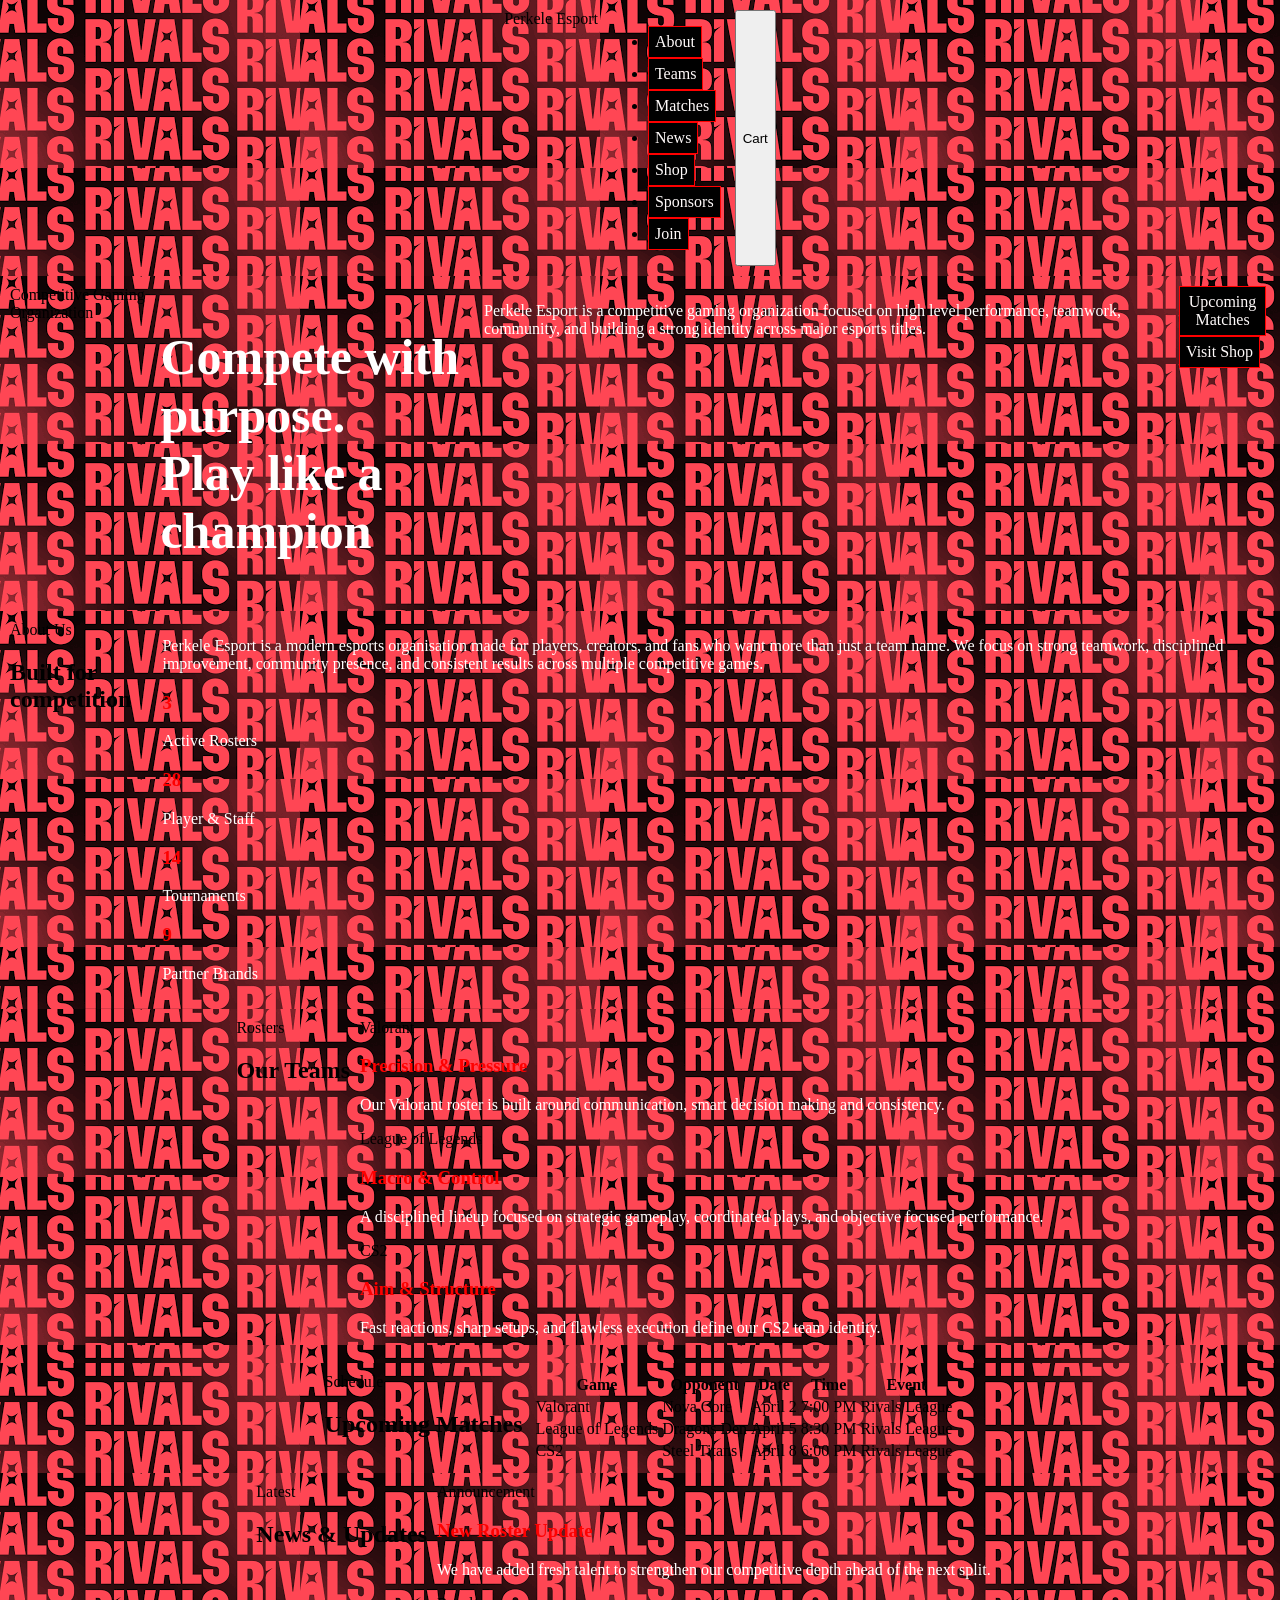
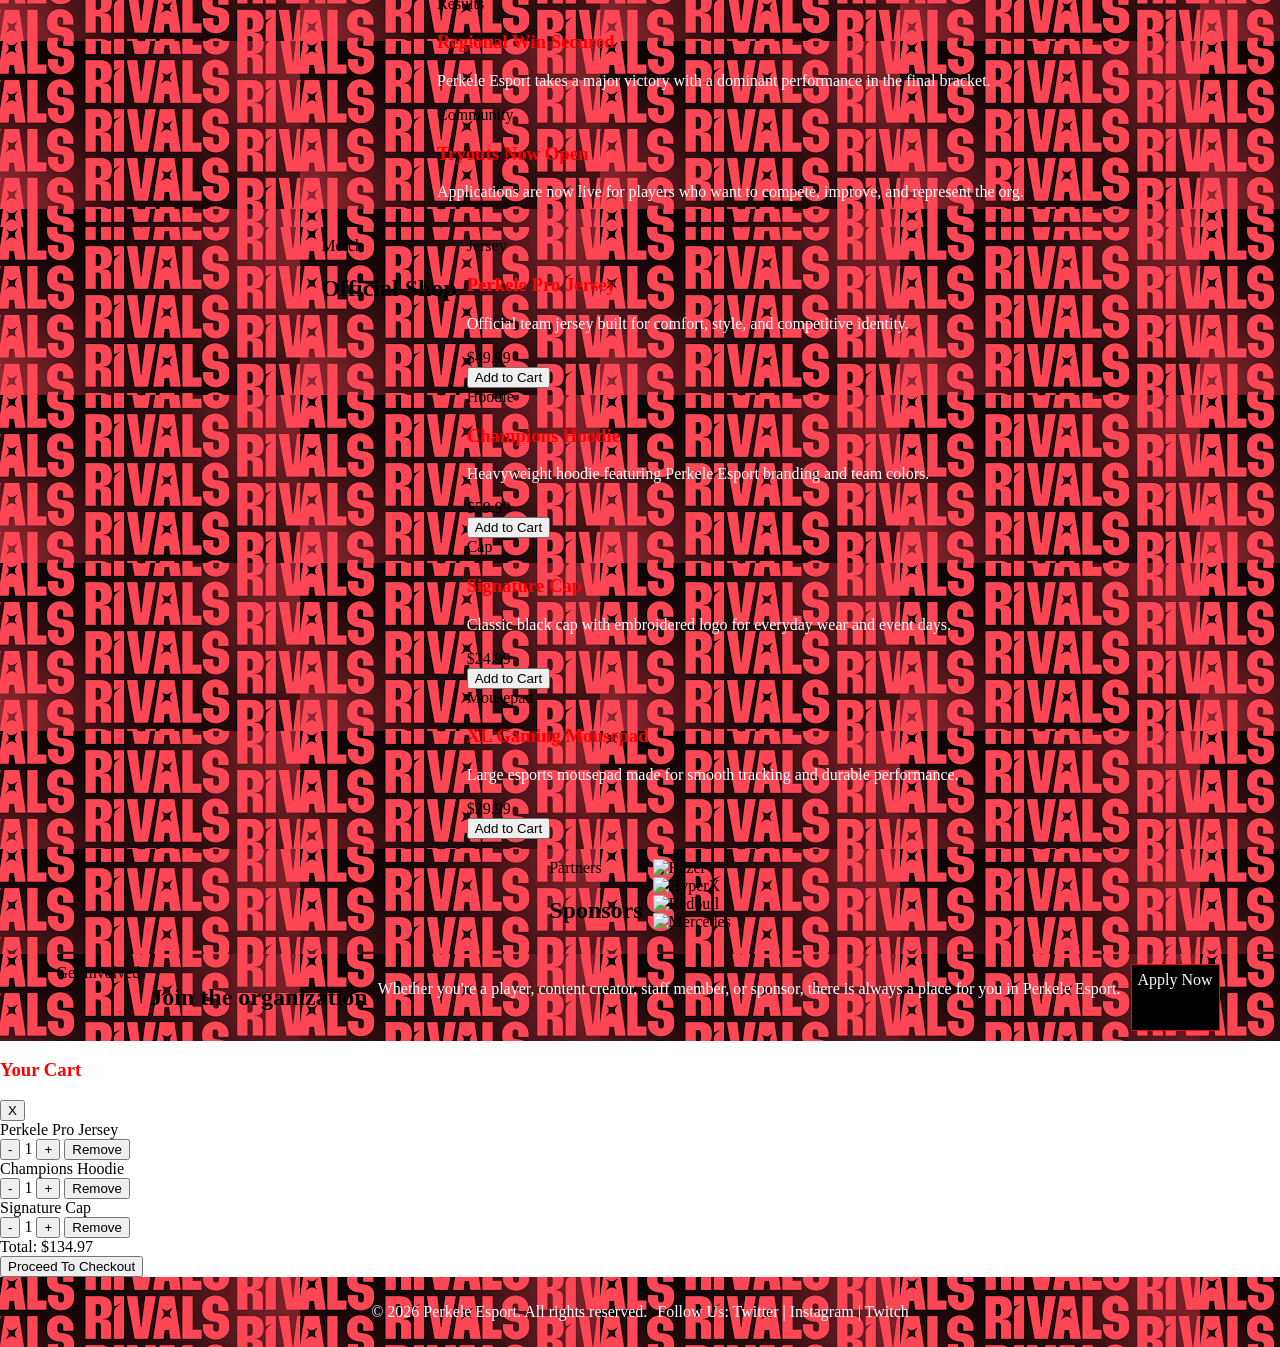
==== index.html @ 25b533ca "format" ====
<!DOCTYPE html>
<html lang="en">

<head>
  <meta charset="UTF-8" />
  <meta name="viewport" content="width=device-width, initial-scale=1.0" />
  <title>Perkele Esport</title>
  <link rel="stylesheet" href="style.css" />
</head>

<body>
  <header>
    <div class="container navbar">
      <div class="logo">Perkele <span>Esport</span></div>

      <nav>
        <ul class="nav-links">
          <li><a href="#about">About</a></li>
          <li><a href="#teams">Teams</a></li>
          <li><a href="#matches">Matches</a></li>
          <li><a href="#news">News</a></li>
          <li><a href="#shop">Shop</a></li>
          <li><a href="#sponsors">Sponsors</a></li>
          <li><a href="#join">Join</a></li>
        </ul>
      </nav>

      <button class="cart-button" id="cartButton">Cart</button>

    </div>
  </header>

  <section class="hero">
    <div class="container hero-content">
      <div class="eyebrow">Competitive Gaming Organization</div>
      <h1>Compete with purpose.<br />Play like a champion</h1>
      <p>
        Perkele Esport is a competitive gaming organization focused on high level
        performance, teamwork, community, and building a strong identity across
        major esports titles.
      </p>

      <div class="hero-buttons">
        <a href="#matches" class="btn btn-primary">Upcoming Matches</a>
        <a href="#shop" class="btn btn-outline">Visit Shop</a>
      </div>
    </div>
  </section>

  <section id="about">
    <div class="container">
      <div class="section-header">
        <div class="eyebrow">About Us</div>
        <h2>Built for competition</h2>
      </div>

      <div class="about-grid">
        <div class="panel">
          <p>
            Perkele Esport is a modern esports organisation made for players,
            creators, and fans who want more than just a team name. We focus on
            strong teamwork, disciplined improvement, community presence, and
            consistent results across multiple competitive games.
          </p>
        </div>

        <div class="stats">
          <div class="stat-box">
            <h3>3</h3>
            <p>Active Rosters</p>
          </div>
          <div class="stat-box">
            <h3>28</h3>
            <p>Player & Staff</p>
          </div>
          <div class="stat-box">
            <h3>14</h3>
            <p>Tournaments</p>
          </div>
          <div class="stat-box">
            <h3>9</h3>
            <p>Partner Brands</p>
          </div>
        </div>
      </div>
    </div>
  </section>

  <section id="teams">
    <div class="container">
      <div class="section-header">
        <div class="eyebrow">Rosters</div>
        <h2>Our Teams</h2>
      </div>

      <div class="team-grid">
        <div class="card">
          <div class="tag">Valorant</div>
          <h3>Precision & Pressure</h3>
          <p>
            Our Valorant roster is built around communication, smart decision
            making and consistency.
          </p>
        </div>

        <div class="card">
          <div class="tag">League of Legends</div>
          <h3>Macro & Control</h3>
          <p>
            A disciplined lineup focused on strategic gameplay, coordinated
            plays, and objective focused performance.
          </p>
        </div>

        <div class="card">
          <div class="tag">CS2</div>
          <h3>Aim & Structure</h3>
          <p>
            Fast reactions, sharp setups, and flawless execution define our CS2
            team identity.
          </p>
        </div>
      </div>
    </div>
  </section>

  <section id="matches">
    <div class="container">
      <div class="section-header">
        <div class="eyebrow">Schedule</div>
        <h2>Upcoming Matches</h2>
      </div>

      <div class="table-wrap">
        <table class="match-table">
          <thead>
            <tr>
              <th>Game</th>
              <th>Opponent</th>
              <th>Date</th>
              <th>Time</th>
              <th>Event</th>
            </tr>
          </thead>
          <tbody>
            <tr>
              <td>Valorant</td>
              <td>Nova Core</td>
              <td>April 2</td>
              <td>7:00 PM</td>
              <td>Rivals League</td>
            </tr>
            <tr>
              <td>League of Legends</td>
              <td>Dragons Den</td>
              <td>April 5</td>
              <td>8:30 PM</td>
              <td>Rivals League</td>
            </tr>
            <tr>
              <td>CS2</td>
              <td>Steel Titans</td>
              <td>April 8</td>
              <td>6:00 PM</td>
              <td>Rivals League</td>
            </tr>
          </tbody>
        </table>
      </div>
    </div>
  </section>

  <section id="news">
    <div class="container">
      <div class="section-header">
        <div class="eyebrow">Latest</div>
        <h2>News & Updates</h2>
      </div>

      <div class="news-grid">
        <div class="card">
          <div class="tag">Announcement</div>
          <h3>New Roster Update</h3>
          <p>
            We have added fresh talent to strengthen our competitive depth ahead
            of the next split.
          </p>
        </div>

        <div class="card">
          <div class="tag">Results</div>
          <h3>Regional Win Secured</h3>
          <p>
            Perkele Esport takes a major victory with a dominant performance in
            the final bracket.
          </p>
        </div>

        <div class="card">
          <div class="tag">Community</div>
          <h3>Tryouts Now Open</h3>
          <p>
            Applications are now live for players who want to compete, improve,
            and represent the org.
          </p>
        </div>
      </div>
    </div>
  </section>

  <section id="shop">
    <div class="container">
      <div class="section-header">
        <div class="eyebrow">Merch</div>
        <h2>Official Shop</h2>
      </div>

      <div class="shop-grid">
        <div class="shop-card">
          <div class="product-image">Jersey</div>
          <h3>Perkele Pro Jersey</h3>
          <p>
            Official team jersey built for comfort, style, and competitive identity.
          </p>
          <div class="product-bottom">
            <div class="price">$49.99</div>
            <button class="btn btn-primary add-to-cart" data-name="Perkele Pro Jersey" data-price="49.99">
              Add to Cart
            </button>
          </div>
        </div>

        <div class="shop-card">
          <div class="product-image">Hoodie</div>
          <h3>Champions Hoodie</h3>
          <p>
            Heavyweight hoodie featuring Perkele Esport branding and team colors.
          </p>
          <div class="product-bottom">
            <div class="price">$59.99</div>
            <button class="btn btn-primary add-to-cart" data-name="Champions Hoodie" data-price="59.99">
              Add to Cart
            </button>
          </div>
        </div>

        <div class="shop-card">
          <div class="product-image">Cap</div>
          <h3>Signature Cap</h3>
          <p>
            Classic black cap with embroidered logo for everyday wear and event days.
          </p>
          <div class="product-bottom">
            <div class="price">$24.99</div>
            <button class="btn btn-primary add-to-cart" data-name="Signature Cap" data-price="24.99">
              Add to Cart
            </button>
          </div>
        </div>

        <div class="shop-card">
          <div class="product-image">Mousepad</div>
          <h3>XL Gaming Mousepad</h3>
          <p>
            Large esports mousepad made for smooth tracking and durable performance.
          </p>
          <div class="product-bottom">
            <div class="price">$29.99</div>
            <button class="btn btn-primary add-to-cart" data-name="XL Gaming Mousepad" data-price="29.99">
              Add to Cart
            </button>
          </div>
        </div>
      </div>
    </div>
  </section>

  <section id="sponsors">
    <div class="container">
      <div class="section-header">
        <div class="eyebrow">Partners</div>
        <h2>Sponsors</h2>
      </div>

      <div class="sponsor-grid">
        <div class="sponsor-card">
          <img src="razer-ths-logo.svg" alt="Razer" />
        </div>
        <div class="sponsor-card">
          <img src="hyperxlogo_124x.svg" alt="HyperX" />
        </div>
        <div class="sponsor-card">
          <img src="redbullcom-logo_double-with-text.svg" alt="Redbull" />
        </div>
        <div class="sponsor-card">
          <img src="https://upload.wikimedia.org/wikipedia/commons/9/90/Mercedes-Logo.svg" alt="Mercedes" />
        </div>
      </div>
    </div>
  </section>

  <section id="join" class="cta">
    <div class="container">
      <div class="eyebrow">Get Involved</div>
      <h2>Join the organization</h2>
      <p>
        Whether you're a player, content creator, staff member, or sponsor,
        there is always a place for you in Perkele Esport.
      </p>
      <a href="#join" class="btn btn-primary">Apply Now</a>
    </div>
  </section>

  <div class="cart hide-cart">
    <div class="cart-header">
      <h3>Your Cart</h3>
      <button class="close-cart">X</button>
    </div>

    <div class="cart-item">
      <span>Perkele Pro Jersey</span>
      <div class="controls">
        <button>-</button>
        <span>1</span>
        <button>+</button>
        <button class="remove">Remove</button>
      </div>
    </div>

    <div class="cart-item">
      <span>Champions Hoodie</span>
      <div class="controls">
        <button>-</button>
        <span>1</span>
        <button>+</button>
        <button class="remove">Remove</button>
      </div>
    </div>

    <div class="cart-item">
      <span>Signature Cap</span>
      <div class="controls">
        <button>-</button>
        <span>1</span>
        <button>+</button>
        <button class="remove">Remove</button>
      </div>
    </div>

    <div class="cart-footer">
      <div class="total">Total: $134.97</div>
      <button class="checkout-btn">Proceed To Checkout</button>
    </div>

  </div>

  <footer>
    <div class="container">
      <p>&copy; 2026 Perkele Esport. All rights reserved.</p>
      <p>Follow Us: Twitter | Instagram | Twitch</p>
    </div>
  </footer>

  <script src="cart.js"></script>
</body>

</html>
---- style.css ----
:root {
  --tab-height-offset: 52px;
}


body {
  background-image: url("LoLmig.png");
  background-size: cover;
  background-position: center;
  background-attachment: fixed;
  margin: 0;
  padding: 0;
  width: 100%;
}

.container {
background-image: url("RivalRed.png");
min-width: 100vh;
  display: flex;
  position: relative;
  justify-content: center;
  gap: 10px;
  padding: 10px;
}


.container a {
  display: block;
  width: fit-content;
  text-decoration: none;
  text-align: center;
  justify-content:center;
  border: 1px solid red;
  margin-right: 4px;
  padding: 6px;
}


.container section {
  position: absolute;
  left: 0;
  width: 100%;
}
.container div:target a {
  background-color: grey;
}


.container div:not(:target) section {
  display: none;
}


a {
  background-color: black;
  color: snow;
}

.form-row {
  display: flex;
  align-items: center;
  margin-bottom: 10px;
}

.form-row label {
  width: 160px;
  font-weight: bold;
}

.form-row input,
.form-row select {
  width: 250px;
  padding: 8px;
  border-radius: 6px;
  border: 1px solid #4a0000;
  background-color: #1f0000; 
  color: snow;
}

select {
  width: 60px;
  padding: 8px;
  border-radius: 6px;
  border: 1px solid #4a0000;
  background-color: #1a0000;
  color: white;
  appearance: none;
  text-align: center;
}

.content-wrapper {
  background: rgba(20, 20, 20, 0.75);
  min-width: 100vw;
  min-height: calc( 100vh - var(--tab-height-offset));
  padding: 20px;
  box-sizing: border-box;
  backdrop-filter: blur(4px);
  margin-top: 10px;
}

.submitButton input {
    background-color: #8b0000;
    color: white;
    padding: 12px 20px;
    border-radius: 6px;
    border: none;
    cursor: pointer;
}

.submitButton {
    padding: 20px;
}

label {
  color: white;
}

h3 {
  color: red;
  
}

.Funny {
  position: absolute;
  left: 0px;
  bottom: 0px;
  width: 50px;
  height: 50px;
  font-size: 12px;
}

h1 {
  font-size: 50px;
  color: white;
}

.Red {
  font-weight: bolder;
  color: red;
}

.spontext {
  color: white;
  font-size: 20px;
  font-family: monospace;
}

.dmy {
  display: flex;
  flex-direction: row;
  gap: 16px;
}

.dmy input, .dmy select {
  width: 100px;
  max-height: 10px;
  padding: 8px;
  border-radius: 6px;
  border: 1px solid #4a0000;
  background-color: #1f0000; 
  color: snow;
}

.dmy label {
  width: 120px;
  font-weight: bold;
  padding-bottom: 5px;
}
.hej {
  display: flex;
  flex-direction: column;
}

p {
  color: white;
}
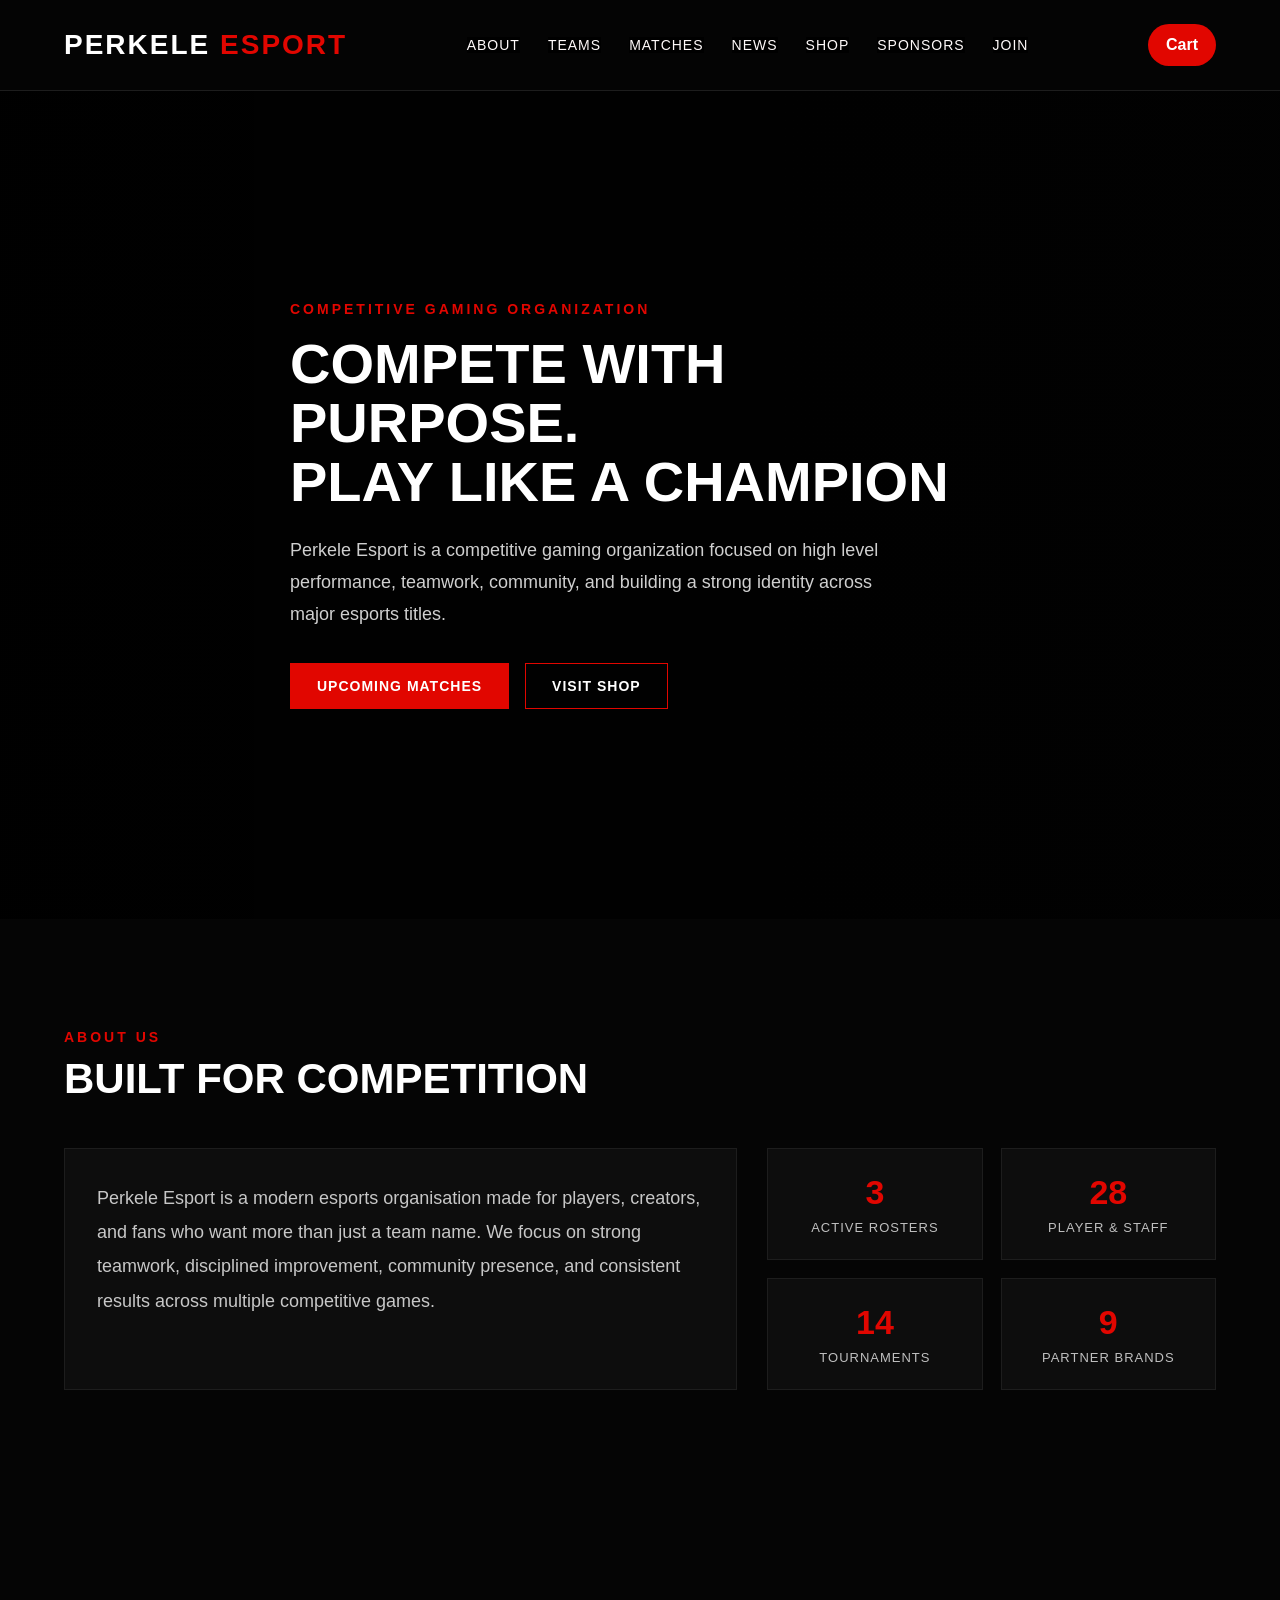
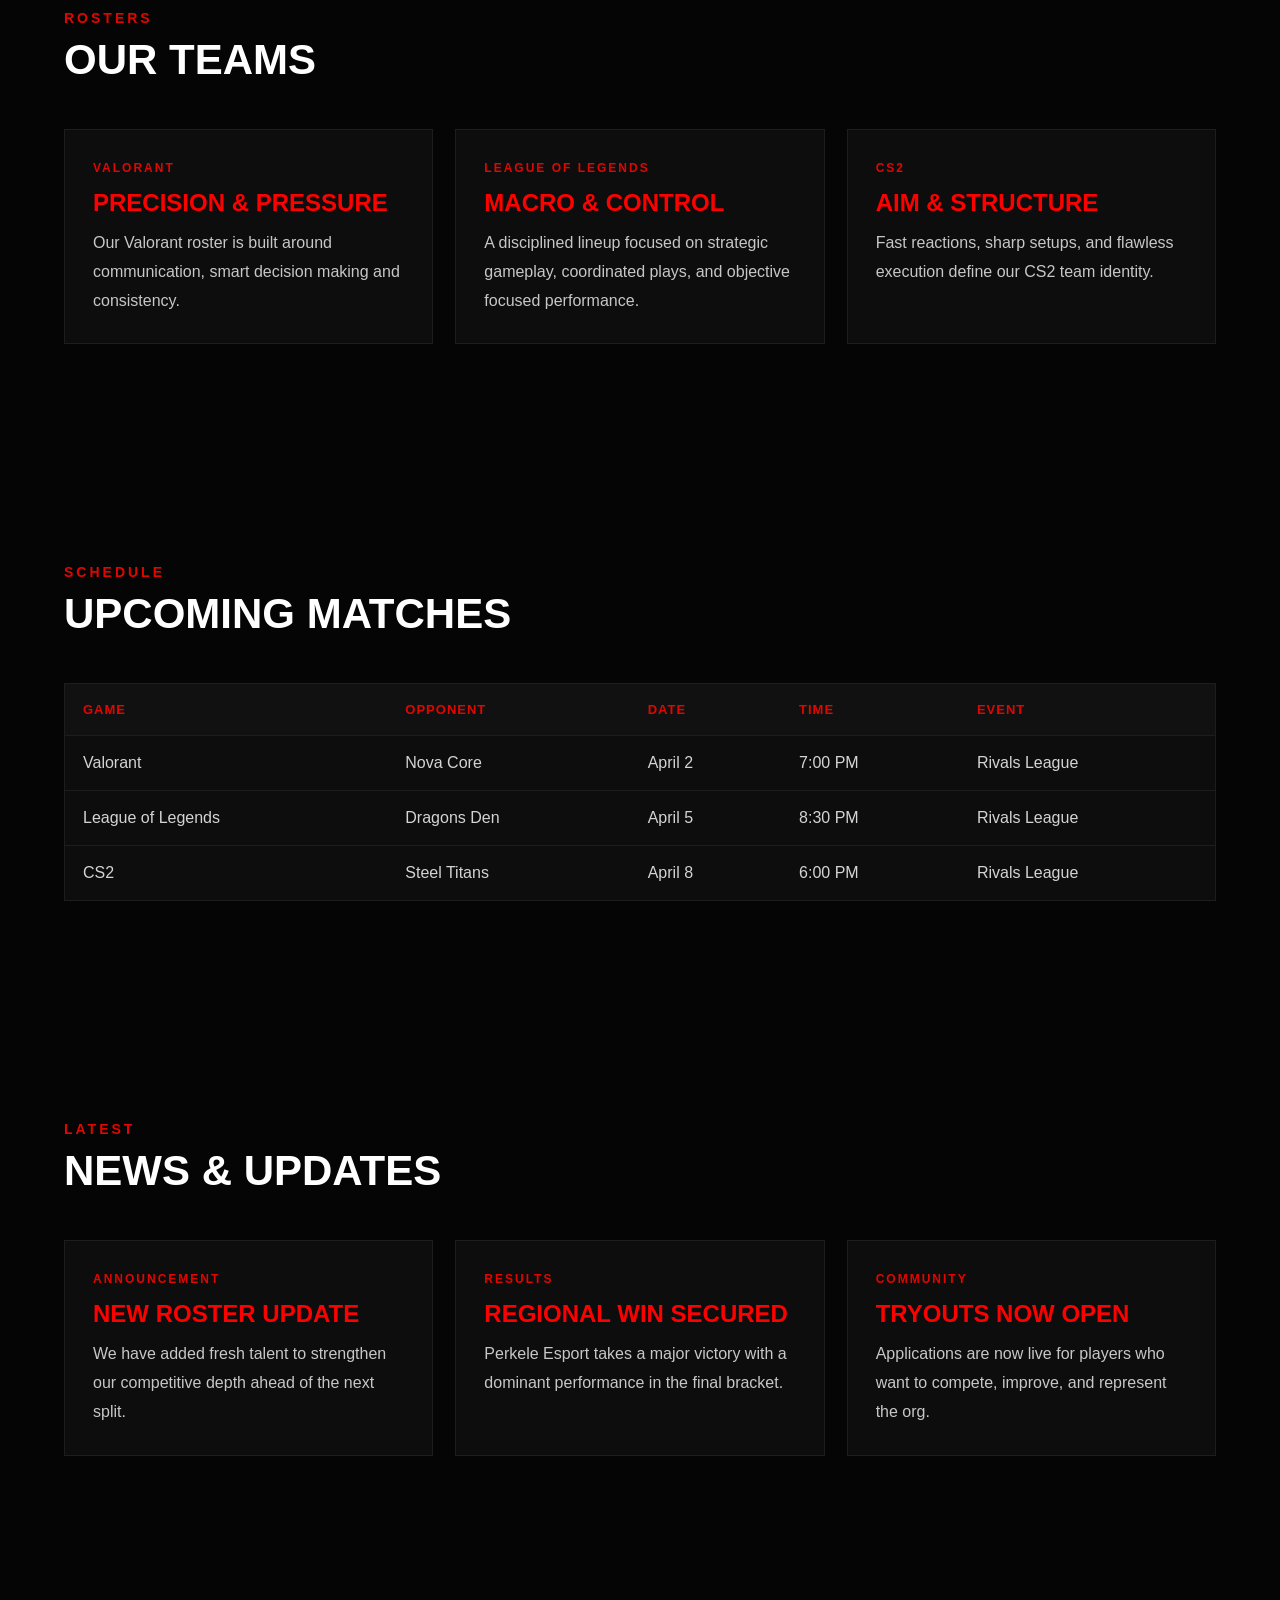
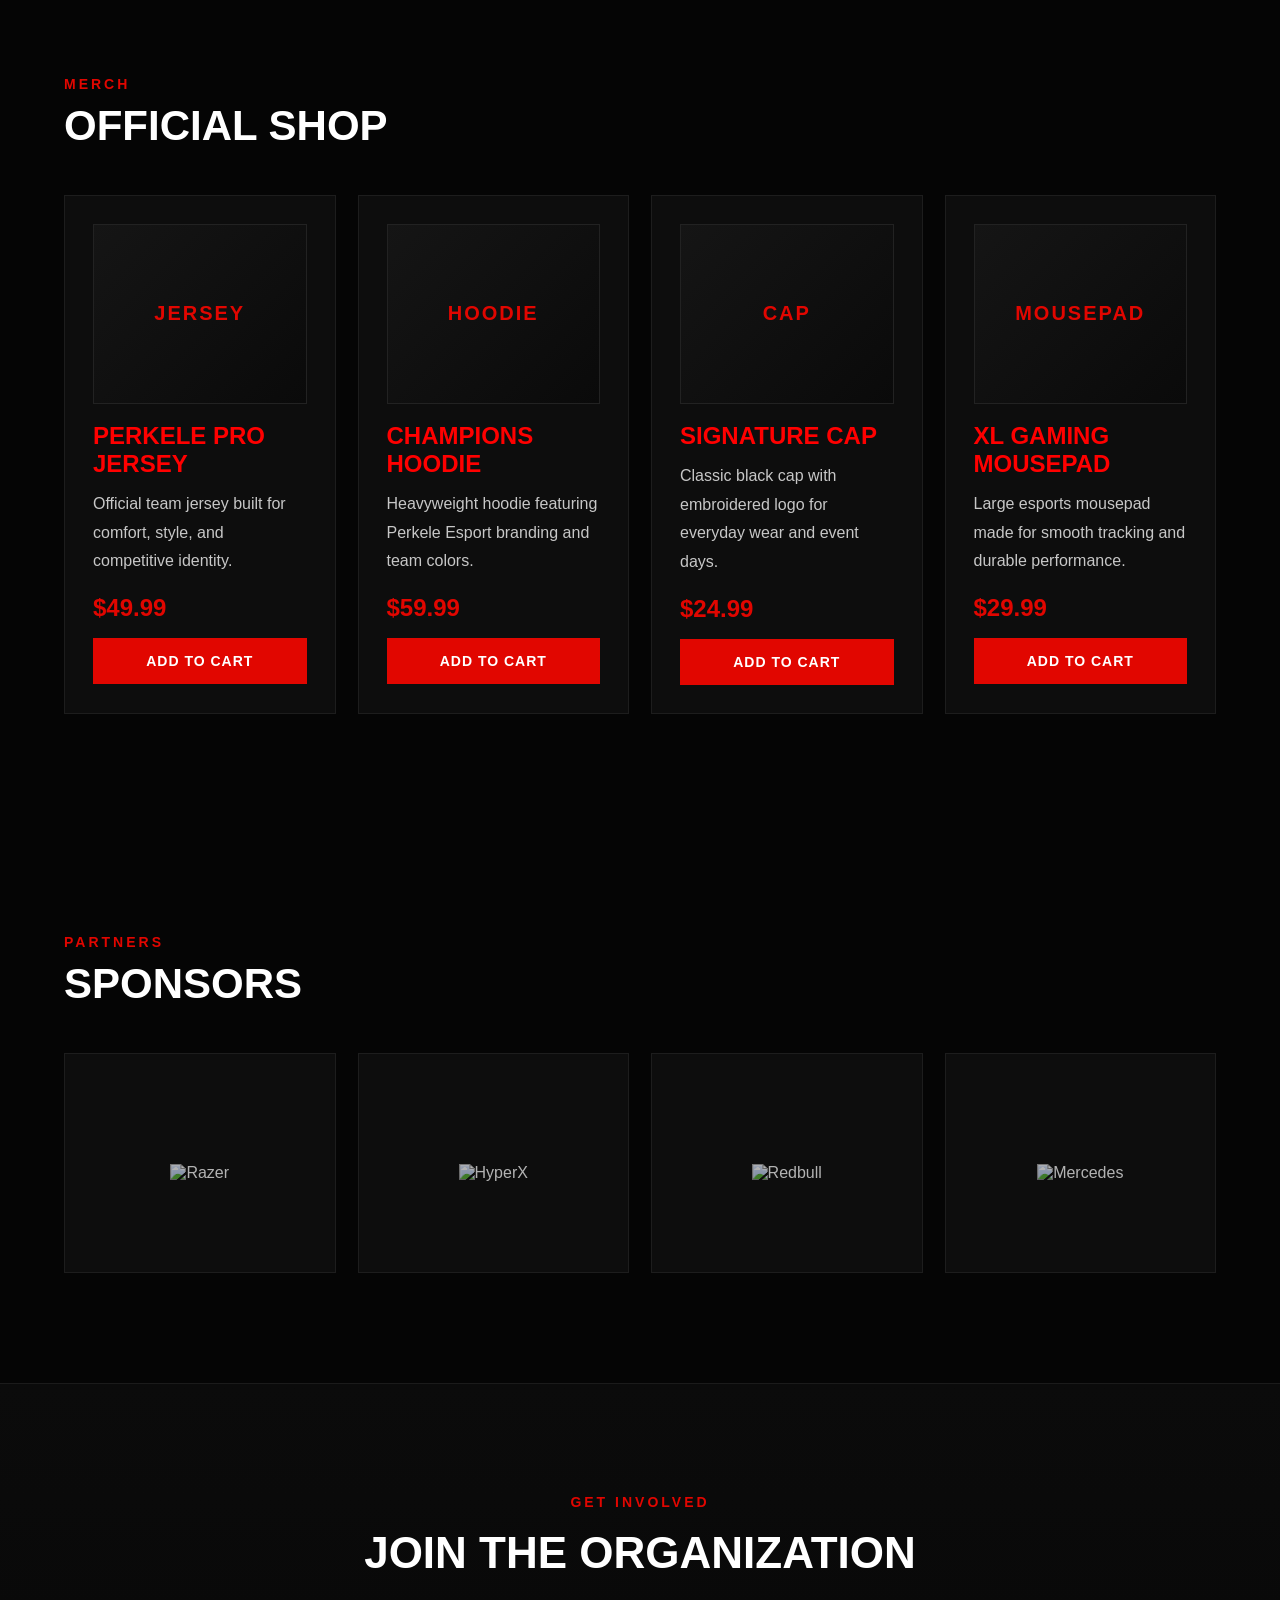
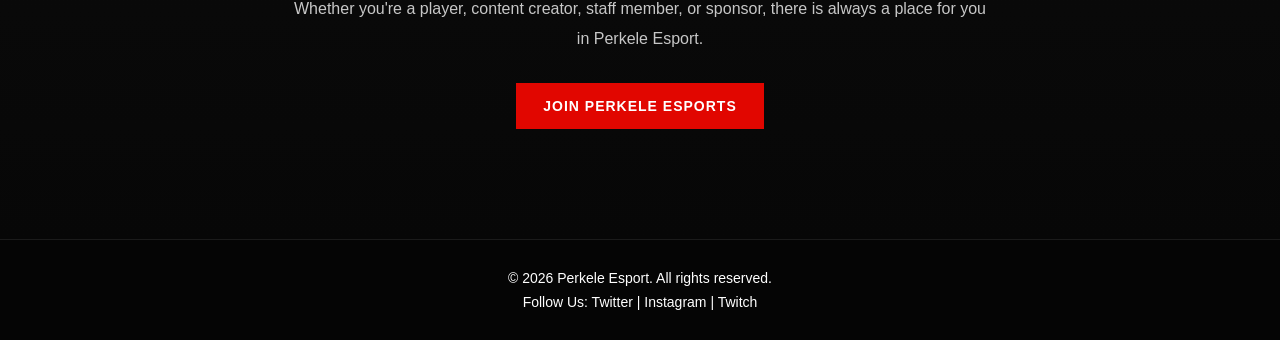
==== commit 5829d58f: "Im done with git" ====
--- a/index.html
+++ b/index.html
@@ -307,9 +307,507 @@
         Whether you're a player, content creator, staff member, or sponsor,
         there is always a place for you in Perkele Esport.
       </p>
-      <a href="#join" class="btn btn-primary">Apply Now</a>
+      <button id="seb-openForm" class="btn btn-primary">Join Perkele Esports</button>
+    
     </div>
   </section>
+
+  <dialog id="seb-formModal" >
+    <div class="seb-container">
+      <div id="seb-tab1">
+        <a href="#seb-tab1">LoL</a>
+        <section class="seb-formsec">
+          <form action="https://kdowd.yoobeestudent.net/form.php">
+            <div class="seb-content-wrapper">
+
+              <div class="seb-logo">
+                <h1>Perkele <span class="seb-Red">Esports</span></h1>
+              </div>
+
+
+              <div class="seb-form-row">
+                <label>Your first Name</label>
+                <input name="first_name" type="text" placeholder="First name" required>
+              </div>
+
+              <div class="seb-form-row">
+                <label>Your last Name</label>
+                <input name="last_name" type="text" placeholder="Last name" required>
+              </div>
+
+              <div class="seb-form-row">
+                <label>Your phone number *Optional*</label>
+                <input name="PhoneNum" type="text" placeholder="Ex 022 702 669">
+              </div>
+
+              <div class="seb-form-row">
+                <label>Your Email</label>
+                <input name="email" type="email" placeholder="snorre@gmail.com" required>
+              </div>
+
+              <div class="seb-gender">
+                <Label>Gender
+                  <select name="seb-gender" id="">
+                    <option value="male">
+                      Male
+                    </option>
+
+                    <option value="female">
+                      Female
+                    </option>
+
+                    <option value="Other">
+                      Other
+                    </option>
+
+                  </select>
+
+
+                </Label>
+
+
+              </div>
+
+
+              <div class="seb-lolrank">
+                <h3>Your League of legends rank</h3>
+                <div class="seb-RankOpt">
+                  <label for="Iron">Iron</label>
+                  <input type="radio" name="rank" value="Iron">
+
+                  <label for="Iron">Brons</label>
+                  <input type="radio" name="rank" value="Brons">
+
+                  <label for="Silver">Silver</label>
+                  <input type="radio" name="rank" value="Silver">
+
+                  <label for="Gold">Gold</label>
+                  <input type="radio" name="rank" value="Gold">
+
+                  <label for="Platinum">Platinum</label>
+                  <input type="radio" name="rank" value="Platinum">
+
+                  <label for="Emerald">Emerald</label>
+                  <input type="radio" name="rank" value="Emerald">
+
+                  <label for="Diamond">Diamond</label>
+                  <input type="radio" name="rank" value="Diamond">
+
+                  <label for="Master">Master</label>
+                  <input type="radio" name="rank" value="Master">
+
+                  <label for="Grandmaster">Grandmaster</label>
+                  <input type="radio" name="rank" value="Grandmaster">
+
+                  <label for="Challenger">Challenger</label>
+                  <input type="radio" name="rank" value="Challenger">
+                </div>
+              </div>
+              <div class="seb-form-row seb-submitButton">
+                <input class="seb-helvete" name="submitButton" value="Submit" type="submit">
+              </div>
+
+              <div class="seb-Funny">
+                <a href="https://www.youtube.com/watch?v=dQw4w9WgXcQ">Secret Submition</a>
+              </div>
+            </div>
+          </form>
+        </section>
+      </div>
+
+      <div id="seb-tab2">
+        <a href="#seb-tab2">CS2</a>
+        <section class="seb-formsec">
+          <form action="https://kdowd.yoobeestudent.net/form.php">
+            <div class="seb-content-wrapper">
+
+              <div class="seb-logo">
+                <h1>Perkele <span class="seb-Red">Esports</span></h1>
+              </div>
+
+              <div class="seb-form-row">
+                <label>Your first Name</label>
+                <input name="first_name" type="text" placeholder="First name" required>
+              </div>
+
+              <div class="seb-form-row">
+                <label>Your last Name</label>
+                <input name="last_name" type="text" placeholder="Last name" required>
+              </div>
+
+              <div class="seb-form-row">
+                <label>Your phone number *Optional*</label>
+                <input name="PhoneNum" type="text" placeholder="Ex 022 702 669">
+              </div>
+
+              <div class="seb-form-row">
+                <label>Your Email</label>
+                <input name="email" type="email" placeholder="snorre@gmail.com" required>
+              </div>
+
+
+              <div class="seb-gender">
+                <Label>Gender
+                  <select name="seb-gender" id="">
+                    <option value="male">
+                      Male
+                    </option>
+
+
+                    <option value="female">
+                      Female
+                    </option>
+
+
+                    <option value="Other">
+                      Other
+                    </option>
+
+
+                  </select>
+
+
+                </Label>
+
+
+              </div>
+
+
+              <div>
+                <h3>Your faceit rating</h3>
+                <div class="seb-RankOpt">
+                  <label for="1">1</label>
+                  <input type="radio" name="rank" value="1">
+
+                  <label for="2">2</label>
+                  <input type="radio" name="rank" value="2">
+
+                  <label for="3">3</label>
+                  <input type="radio" name="rank" value="3">
+
+                  <label for="4">4</label>
+                  <input type="radio" name="rank" value="4">
+
+                  <label for="5">5</label>
+                  <input type="radio" name="rank" value="5">
+
+                  <label for="6">6</label>
+                  <input type="radio" name="rank" value="6">
+
+                  <label for="7">7</label>
+                  <input type="radio" name="rank" value="7">
+
+                  <label for="8">8</label>
+                  <input type="radio" name="rank" value="8">
+
+
+                  <label for="9">9</label>
+                  <input type="radio" name="rank" value="9">
+
+
+                  <Label>10+ Elo
+                    <select name="Elo" id="">
+                      <option value="No">
+                        Chose
+                      </option>
+                      <option value="2000-2300">
+                        2000 - 2300 Elo
+                      </option>
+
+
+                      <option value="2300-2600">
+                        2300-2600 Elo
+                      </option>
+
+
+                      <option value="2600-3000">
+                        2600-3000 Elo
+                      </option>
+
+
+                      <option value="3000+">
+                        3000+ Elo
+                      </option>
+
+
+                    </select>
+                  </Label>
+                </div>
+
+                <div class="seb-form-row seb-submitButton">
+                  <input class="seb-helvete" name="submitButton" value="Submit" type="submit">
+                </div>
+
+                <div class="seb-Funny">
+                  <a href="https://www.youtube.com/watch?v=dQw4w9WgXcQ">Secret Submition</a>
+                </div>
+
+              </div>
+            </div>
+          </form>
+        </section>
+      </div>
+
+
+      <div id="seb-tab3">
+        <a href="#seb-tab3">Val</a>
+        <section class="seb-formsec">
+          <form action="https://kdowd.yoobeestudent.net/form.php">
+            <div class="seb-content-wrapper">
+
+              <div class="seb-logo">
+                <h1>Perkele <span class="seb-Red">Esports</span></h1>
+              </div>
+
+              <div class="seb-form-row">
+                <label>Your first Name</label>
+                <input name="first_name" type="text" placeholder="First name" required>
+              </div>
+
+              <div class="seb-form-row">
+                <label>Your last Name</label>
+                <input name="last_name" type="text" placeholder="Last name" required>
+              </div>
+
+              <div class="seb-form-row">
+                <label>Your phone number *Optional*</label>
+                <input name="PhoneNum" type="text" placeholder="Ex 022 702 669">
+              </div>
+
+              <div class="seb-form-row">
+                <label>Your Email</label>
+                <input name="email" type="email" placeholder="snorre@gmail.com" required>
+              </div>
+
+
+              <div class="seb-gender">
+                <Label>Gender
+                  <select name="seb-gender" id="">
+                    <option value="male">
+                      Male
+                    </option>
+
+
+                    <option value="female">
+                      Female
+                    </option>
+
+
+                    <option value="Other">
+                      Other
+                    </option>
+
+
+                  </select>
+
+
+                </Label>
+              </div>
+
+              <div>
+                <h3>Your Valorant rank</h3>
+                <div class="seb-RankOpt">
+                  <label for="Iron">Iron</label>
+                  <input type="radio" name="rank" value="Iron">
+
+                  <label for="Iron">Brons</label>
+                  <input type="radio" name="rank" value="Brons">
+
+                  <label for="Silver">Silver</label>
+                  <input type="radio" name="rank" value="Silver">
+
+                  <label for="Gold">Gold</label>
+                  <input type="radio" name="rank" value="Gold">
+
+                  <label for="Platinum">Platinum</label>
+                  <input type="radio" name="rank" value="Platinum">
+
+                  <label for="Emerald">Emerald</label>
+                  <input type="radio" name="rank" value="Emerald">
+
+                  <label for="Diamond">Diamond</label>
+                  <input type="radio" name="rank" value="Diamond">
+
+                  <label for="Acendant">Acendant</label>
+                  <input type="radio" name="rank" value="Acendant">
+
+                  <label for="immortal">immortal</label>
+                  <input type="radio" name="rank" value="immortal">
+
+                  <label for="radiant">radiant</label>
+                  <input type="radio" name="rank" value="radiant">
+                </div>
+
+
+              </div>
+
+              <div class="seb-form-row seb-submitButton">
+                <input class="seb-helvete" name="submitButton" value="Submit" type="submit">
+              </div>
+
+              <div class="seb-Funny">
+                <a href="https://www.youtube.com/watch?v=dQw4w9WgXcQ">Secret Submition</a>
+              </div>
+
+            </div>
+      </div>
+      <div id="seb-tab4">
+        <a href="#seb-tab4">Employment</a>
+        <section class="seb-formsec">
+          <form action="https://kdowd.yoobeestudent.net/form.php">
+            <div class="seb-content-wrapper">
+
+              <div class="seb-logo">
+                <h1>Perkele <span class="seb-Red">Esports</span></h1>
+              </div>
+
+              <div class="seb-form-row">
+                <label>Your first Name</label>
+                <input name="first_name" type="text" placeholder="First name" required>
+              </div>
+
+              <div class="seb-form-row" dmy>
+                <label>Your last Name</label>
+                <input name="last_name" type="text" placeholder="Last name" required>
+              </div>
+
+              <div class="seb-dmy">
+                <label>Please enter your birthdate.</label>
+                <label>*Day/Month/Year*</label>
+                <input name="Day" type="text" placeholder="06" required>
+                <input name="Month" type="text" placeholder="03" required>
+                <input name="Year" type="text" placeholder="2006" required>
+              </div>
+
+              <div class="seb-form-row">
+                <label>Your phone number *Optional*</label>
+                <input name="PhoneNum" type="text" placeholder="Ex 022 702 669">
+              </div>
+
+              <div class="seb-form-row">
+                <label>Your Email</label>
+                <input name="email" type="email" placeholder="snorre@gmail.com" required>
+              </div>
+
+
+              <div class="seb-gender">
+                <Label>Gender
+                  <select name="seb-gender" id="">
+                    <option value="male">
+                      Male
+                    </option>
+
+
+                    <option value="female">
+                      Female
+                    </option>
+
+
+                    <option value="Other">
+                      Other
+                    </option>
+
+
+                  </select>
+
+                  <div class="seb-Jobb">
+                    <label for="seb-Jobbtype">What kind of employment are you seaking
+                      <select name="seb-Jobbtype">
+
+                        <option value="Coach">
+                          Coach
+                        </option>
+
+                        <option value="Content creator">
+                          Content Creator
+                        </option>
+
+                        <option value="Team manager">
+                          Team manager
+                        </option>
+
+                        <option value="Team coordinator">
+                          Team coordinator
+                        </option>
+
+                        <option value="Chef">
+                          Swedish Kock
+                        </option>
+                      </select>
+                  </div>
+
+
+                  <p class="seb-spontext">After you submit your information our Team manager will contact
+                    you within 4-5 busniess days</p>
+                  <p class="seb-spontext">Thank you for chosing to work with us.</p>
+
+                  <div class="seb-form-row seb-submitButton">
+                    <input class="seb-helvete" name="submitButton" value="Submit" type="submit">
+                  </div>
+
+        </section>
+      </div>
+
+      <div id="seb-tab5">
+        <a href="#seb-tab5">Sponsor</a>
+        <section class="seb-formsec">
+          <form action="https://kdowd.yoobeestudent.net/form.php">
+            <div class="seb-content-wrapper">
+
+              <div class="seb-logo">
+                <h1>Perkele <span class="seb-Red">Esports</span></h1>
+              </div>
+
+              <div class="seb-form-row">
+                <label>Your first Name</label>
+                <input name="first_name" type="text" placeholder="First name" required>
+              </div>
+
+              <div class="seb-form-row">
+                <label>Your last Name</label>
+                <input name="last_name" type="text" placeholder="Last name" required>
+              </div>
+
+              <div class="seb-form-row">
+                <label>Name of your organisation/company</label>
+                <input name="org/com" type="text" placeholder="Perkele AB" required>
+              </div>
+
+              <div class="seb-form-row">
+                <label>Your phone number *Optional*</label>
+                <input name="PhoneNum" type="text" placeholder="Ex 022 702 669">
+              </div>
+
+              <div class="seb-form-row">
+                <label>Your Email</label>
+                <input name="email" type="email" placeholder="snorre@gmail.com" required>
+              </div>
+
+              <p class="seb-spontext">After you submit your information our Team manager will contact you
+                within 4-5 busniess days</p>
+              <p class="seb-spontext">Thank you for chosing to work with us.</p>
+
+              <div class="seb-form-row seb-submitButton">
+                <input class="seb-helvete" name="submitButton" value="Submit" type="submit">
+              </div>
+
+        </section>
+
+      </div>
+      </form>
+      </section>
+  </dialog>
+
+  <script>
+    const modal = document.getElementById("seb-formModal");
+    const openBtn = document.getElementById("seb-openForm");
+
+    openBtn.onclick = () => modal.showModal();
+
+    modal.onclick = e => {
+      if (e.target === modal) modal.close();
+    };
+  </script>
 
   <div class="cart hide-cart">
     <div class="cart-header">
--- a/style.css
+++ b/style.css
@@ -1,21 +1,524 @@
-:root {
-  --tab-height-offset: 52px;
-}
-
-
-body {
-  background-image: url("LoLmig.png");
-  background-size: cover;
-  background-position: center;
-  background-attachment: fixed;
+* {
   margin: 0;
   padding: 0;
+  box-sizing: border-box;
+  scroll-behavior: smooth;
+}
+
+:root {
+  --bg: #050505;
+  --bg-soft: #0d0d0d;
+  --bg-card: #111111;
+  --border: #1d1d1d;
+  --text: #ffffff;
+  --muted: #c7c7c7;
+  --muted-2: #8f8f8f;
+  --accent: #e10600;
+  --accent-dark: #b30000;
+  --shadow: 0 0 20px rgba(225, 6, 0, 0.25);
+}
+
+body {
+  font-family: Arial, sans-serif;
+  background: var(--bg);
+  color: var(--text);
+}
+
+a {
+  text-decoration: none;
+  color: inherit;
+}
+
+button {
+  font: inherit;
+}
+
+ul {
+  list-style: none;
+}
+
+img {
+  display: block;
+  max-width: 100%;
+}
+
+.container {
+  width: min(90%, 1200px);
+  margin: 0 auto;
+}
+
+header {
+  position: sticky;
+  top: 0;
+  z-index: 1000;
+  background: rgba(5, 5, 5, 0.96);
+  border-bottom: 1px solid var(--border);
+  backdrop-filter: blur(10px);
+}
+
+.navbar {
+  min-height: 90px;
+  display: flex;
+  align-items: center;
+  justify-content: space-between;
+  gap: 24px;
+}
+
+.logo {
+  font-size: 28px;
+  font-weight: 800;
+  letter-spacing: 2px;
+  text-transform: uppercase;
+  white-space: nowrap;
+}
+
+.logo span {
+  color: var(--accent);
+}
+
+.nav-links {
+  display: flex;
+  align-items: center;
+  gap: 28px;
+  font-size: 14px;
+  text-transform: uppercase;
+  letter-spacing: 1px;
+}
+
+.nav-links a {
+  transition: color 0.25s ease;
+}
+
+.nav-links a:hover {
+  color: var(--accent);
+}
+
+.cart-button {
+  background: var(--accent);
+  color: #fff;
+  border: none;
+  padding: 12px 18px;
+  border-radius: 999px;
+  font-weight: 700;
+  cursor: pointer;
+  transition: 0.25s ease;
+  white-space: nowrap;
+}
+
+.cart-button:hover {
+  background: var(--accent-dark);
+}
+
+.hero {
+  min-height: 92vh;
+  display: flex;
+  align-items: center;
+  background:
+    linear-gradient(to right, rgba(0, 0, 0, 0.95), rgba(0, 0, 0, 0.7)),
+    url("https://cdn.egamersworld.com/cdn-cgi/image/width=690,quality=100,format=webp/uploads/content/1/17/1769170210722_resized.jpg")
+    center/cover no-repeat;
+}
+
+.hero-content {
+  max-width: 700px;
+  padding: 80px 0;
+}
+
+.eyebrow {
+  color: var(--accent);
+  font-size: 14px;
+  text-transform: uppercase;
+  letter-spacing: 3px;
+  margin-bottom: 18px;
+  font-weight: bold;
+}
+
+.hero h1 {
+  font-size: 56px;
+  line-height: 1.05;
+  text-transform: uppercase;
+  margin-bottom: 22px;
+  font-weight: 900;
+}
+
+.hero p {
+  color: #cfcfcf;
+  font-size: 18px;
+  line-height: 1.8;
+  max-width: 600px;
+  margin-bottom: 32px;
+}
+
+.hero-buttons {
+  display: flex;
+  gap: 16px;
+  flex-wrap: wrap;
+}
+
+.btn {
+  display: inline-flex;
+  align-items: center;
+  justify-content: center;
+  padding: 14px 26px;
+  font-size: 14px;
+  font-weight: bold;
+  text-transform: uppercase;
+  border: 1px solid var(--accent);
+  transition: 0.25s ease;
+  letter-spacing: 1px;
+  cursor: pointer;
+}
+
+.btn-primary {
+  background: var(--accent);
+  color: #fff;
+}
+
+.btn-primary:hover {
+  background: var(--accent-dark);
+  border-color: var(--accent-dark);
+}
+
+.btn-outline {
+  background: transparent;
+  color: #fff;
+}
+
+.btn-outline:hover {
+  background: var(--accent);
+}
+
+section {
+  padding: 110px 0;
+}
+
+.section-header {
+  margin-bottom: 45px;
+}
+
+.section-header .eyebrow {
+  margin-bottom: 10px;
+}
+
+.section-header h2 {
+  font-size: 42px;
+  text-transform: uppercase;
+  font-weight: 900;
+}
+
+.about-grid {
+  display: grid;
+  grid-template-columns: 1.2fr 0.8fr;
+  gap: 30px;
+}
+
+.panel,
+.card,
+.shop-card,
+.sponsor-card,
+.stat-box {
+  background: var(--bg-soft);
+  border: 1px solid var(--border);
+}
+
+.panel {
+  padding: 32px;
+  font-size: 18px;
+}
+
+.panel p {
+  color: var(--muted);
+  line-height: 1.9;
+}
+
+.stats {
+  display: grid;
+  grid-template-columns: repeat(2, 1fr);
+  gap: 18px;
+}
+
+.stat-box {
+  padding: 24px;
+  text-align: center;
+}
+
+.stat-box h3 {
+  font-size: 34px;
+  color: var(--accent);
+  margin-bottom: 8px;
+}
+
+.stat-box p {
+  color: #bfbfbf;
+  font-size: 13px;
+  text-transform: uppercase;
+  letter-spacing: 1px;
+}
+
+.team-grid,
+.news-grid,
+.shop-grid,
+.sponsor-grid {
+  display: grid;
+  gap: 22px;
+}
+
+.team-grid,
+.news-grid {
+  grid-template-columns: repeat(3, 1fr);
+}
+
+.shop-grid {
+  grid-template-columns: repeat(4, 1fr);
+}
+
+.sponsor-grid {
+  grid-template-columns: repeat(4, 1fr);
+}
+
+.card,
+.shop-card {
+  padding: 28px;
+  transition: transform 0.25s ease, border-color 0.25s ease, box-shadow 0.25s ease;
+}
+
+.card:hover,
+.shop-card:hover {
+  transform: translateY(-6px);
+  border-color: var(--accent);
+  box-shadow: var(--shadow);
+}
+
+.card h3,
+.shop-card h3 {
+  font-size: 24px;
+  margin-bottom: 12px;
+  text-transform: uppercase;
+}
+
+.card p,
+.shop-card p {
+  color: var(--muted);
+  line-height: 1.8;
+}
+
+.tag {
+  display: inline-block;
+  margin-bottom: 14px;
+  font-size: 12px;
+  color: var(--accent);
+  text-transform: uppercase;
+  letter-spacing: 2px;
+  font-weight: bold;
+}
+
+.table-wrap {
+  overflow-x: auto;
+}
+
+.match-table {
   width: 100%;
-}
-
-.container {
-background-image: url("RivalRed.png");
-min-width: 100vh;
+  border-collapse: collapse;
+  background: var(--bg-soft);
+  border: 1px solid var(--border);
+}
+
+.match-table th,
+.match-table td {
+  padding: 18px;
+  text-align: left;
+  border-bottom: 1px solid var(--border);
+}
+
+.match-table th {
+  background: var(--bg-card);
+  color: var(--accent);
+  text-transform: uppercase;
+  font-size: 13px;
+  letter-spacing: 1px;
+}
+
+.match-table td {
+  color: #d4d4d4;
+}
+
+.product-image {
+  height: 180px;
+  margin-bottom: 18px;
+  border: 1px solid #222;
+  background: linear-gradient(135deg, #151515, #0a0a0a);
+  display: flex;
+  align-items: center;
+  justify-content: center;
+  color: var(--accent);
+  font-size: 20px;
+  font-weight: 800;
+  letter-spacing: 2px;
+  text-transform: uppercase;
+}
+
+.product-bottom {
+  margin-top: 18px;
+}
+
+.price {
+  font-size: 24px;
+  font-weight: 800;
+  color: var(--accent);
+  margin-bottom: 16px;
+}
+
+.shop-card .btn {
+  width: 100%;
+}
+
+.sponsor-card {
+  height: 220px;
+  background: var(--bg-soft);
+  border: 1px solid var(--border);
+  display: flex;
+  align-items: center;
+  justify-content: center;
+  padding: 20px;
+}
+
+.sponsor-card img {
+  width: auto;
+  height: auto;
+  max-width: 80%;
+  max-height: 140px;
+  object-fit: contain;
+  transition: all 0.4s ease;
+  filter: brightness(0.7);
+  transform: translateY(10px);
+}
+
+.sponsor-card:hover img{
+  border-color: var(--accent);
+  color: var(--accent);
+  transform: scale(1.1);
+  filter: brightness(1.2);
+}
+
+.cta {
+  text-align: center;
+  background: linear-gradient(180deg, #0b0b0b, #070707);
+  border-top: 1px solid #1b1b1b;
+  border-bottom: 1px solid #1b1b1b;
+}
+
+.cta h2 {
+  font-size: 44px;
+  text-transform: uppercase;
+  margin-bottom: 16px;
+}
+
+.cta p {
+  max-width: 700px;
+  margin: 0 auto 28px;
+  color: var(--muted);
+  line-height: 1.9;
+}
+
+footer {
+  padding: 30px 0;
+  text-align: center;
+  color: var(--muted-2);
+  font-size: 14px;
+  background: var(--bg);
+}
+
+footer p + p {
+  margin-top: 8px;
+}
+
+.cart {
+  position: fixed;
+  top: 0;
+  right: 0;
+  width: 350px;
+  height: 100vh;
+  background: var(--bg-soft);
+  border-left: 1px solid var(--border);
+  padding: 20px;
+  display: flex;
+  flex-direction: column;
+  color: white;
+  z-index: 9999;
+  transition: transform 0.3s ease;
+}
+
+.hide-cart {
+  transform: translateX(100%);
+}
+
+.cart-footer {
+  margin-top: auto;
+  padding-top: 20px;
+}
+
+.checkout-btn {
+  width: 100%;
+  background: var(--accent);
+  color: white;
+  border: none;
+  padding: 12px;
+  font-weight: bold;
+  cursor: pointer;
+  border-radius: 6px;
+}
+
+.checkout-btn:hover {
+  background: var(--accent-dark);
+}
+
+.cart-item {
+  padding: 12px;
+  border: 1px solid var(--border);
+  margin-bottom: 12px;
+  background: var(--bg-card);
+  display: flex;
+  justify-content: space-between;
+  align-items: center;
+  gap: 10px;
+}
+
+.controls {
+  display: flex;
+  align-items: center;
+  gap: 8px;
+}
+
+.controls button {
+  background: var(--accent);
+  color: white;
+  border: none;
+  padding: 5px 8px;
+  cursor: pointer;
+}
+
+.remove {
+  background: #ff4444;
+}
+
+.cart-header {
+  display: flex;
+  justify-content: space-between;
+  align-items: center;
+  margin-bottom: 20px;
+}
+
+.close-cart {
+  background: transparent;
+  color: var(--muted);
+  border: none;
+  font-size: 18px;
+  cursor: pointer;
+}
+
+.seb-container {
+  background-image: url("RivalRed.png");
+  min-width: 100vh;
   display: flex;
   position: relative;
   justify-content: center;
@@ -24,29 +527,30 @@
 }
 
 
-.container a {
+.seb-container a {
   display: block;
   width: fit-content;
   text-decoration: none;
   text-align: center;
-  justify-content:center;
+  justify-content: center;
   border: 1px solid red;
   margin-right: 4px;
   padding: 6px;
 }
 
 
-.container section {
+.seb-container section {
   position: absolute;
   left: 0;
   width: 100%;
 }
-.container div:target a {
+
+.seb-container div:target a {
   background-color: grey;
 }
 
 
-.container div:not(:target) section {
+.seb-container div:not(:target) section {
   display: none;
 }
 
@@ -56,24 +560,24 @@
   color: snow;
 }
 
-.form-row {
+.seb-form-row {
   display: flex;
   align-items: center;
   margin-bottom: 10px;
 }
 
-.form-row label {
+.seb-form-row label {
   width: 160px;
   font-weight: bold;
 }
 
-.form-row input,
-.form-row select {
+.seb-form-row input,
+.seb-form-row select {
   width: 250px;
   padding: 8px;
   border-radius: 6px;
   border: 1px solid #4a0000;
-  background-color: #1f0000; 
+  background-color: #1f0000;
   color: snow;
 }
 
@@ -88,27 +592,28 @@
   text-align: center;
 }
 
-.content-wrapper {
+.seb-content-wrapper {
   background: rgba(20, 20, 20, 0.75);
-  min-width: 100vw;
-  min-height: calc( 100vh - var(--tab-height-offset));
-  padding: 20px;
   box-sizing: border-box;
   backdrop-filter: blur(4px);
+  min-width: fit-content;
+  min-height: fit-content;
   margin-top: 10px;
-}
-
-.submitButton input {
-    background-color: #8b0000;
-    color: white;
-    padding: 12px 20px;
-    border-radius: 6px;
-    border: none;
-    cursor: pointer;
-}
-
-.submitButton {
-    padding: 20px;
+  padding-bottom: 110px;
+  padding-top: 10px;
+}
+
+.seb-submitButton input {
+  background-color: #8b0000;
+  color: white;
+  padding: 12px 20px;
+  border-radius: 6px;
+  border: none;
+  cursor: pointer;
+}
+
+.seb-submitButton {
+  padding: 20px;
 }
 
 label {
@@ -117,10 +622,10 @@
 
 h3 {
   color: red;
-  
-}
-
-.Funny {
+
+}
+
+.seb-Funny {
   position: absolute;
   left: 0px;
   bottom: 0px;
@@ -134,43 +639,69 @@
   color: white;
 }
 
-.Red {
+.seb-Red {
   font-weight: bolder;
   color: red;
 }
 
-.spontext {
+.seb-spontext {
   color: white;
   font-size: 20px;
   font-family: monospace;
 }
 
-.dmy {
+.seb-dmy {
   display: flex;
   flex-direction: row;
   gap: 16px;
 }
 
-.dmy input, .dmy select {
+.seb-dmy input,
+.seb-dmy select {
   width: 100px;
   max-height: 10px;
   padding: 8px;
   border-radius: 6px;
   border: 1px solid #4a0000;
-  background-color: #1f0000; 
+  background-color: #1f0000;
   color: snow;
 }
 
-.dmy label {
+.seb-dmy label {
   width: 120px;
   font-weight: bold;
   padding-bottom: 5px;
 }
-.hej {
+
+.seb-hej {
   display: flex;
   flex-direction: column;
 }
 
 p {
   color: white;
+}
+
+#seb-formModal {
+  margin: auto;
+  background-image: url("LoLmig.svg");
+  background-size: cover;
+  background-position: right top;
+  background-attachment: fixed;
+  background-repeat: no-repeat;
+  height: 700px;
+  width: 1000px;
+  padding:0;
+}
+
+.seb-lolrank {
+  min-width: max-content;
+}
+
+.seb-formsec {
+  padding: 0px;
+}
+
+::backdrop {
+  background-color: rgba(0, 0, 0, 0.7);
 }
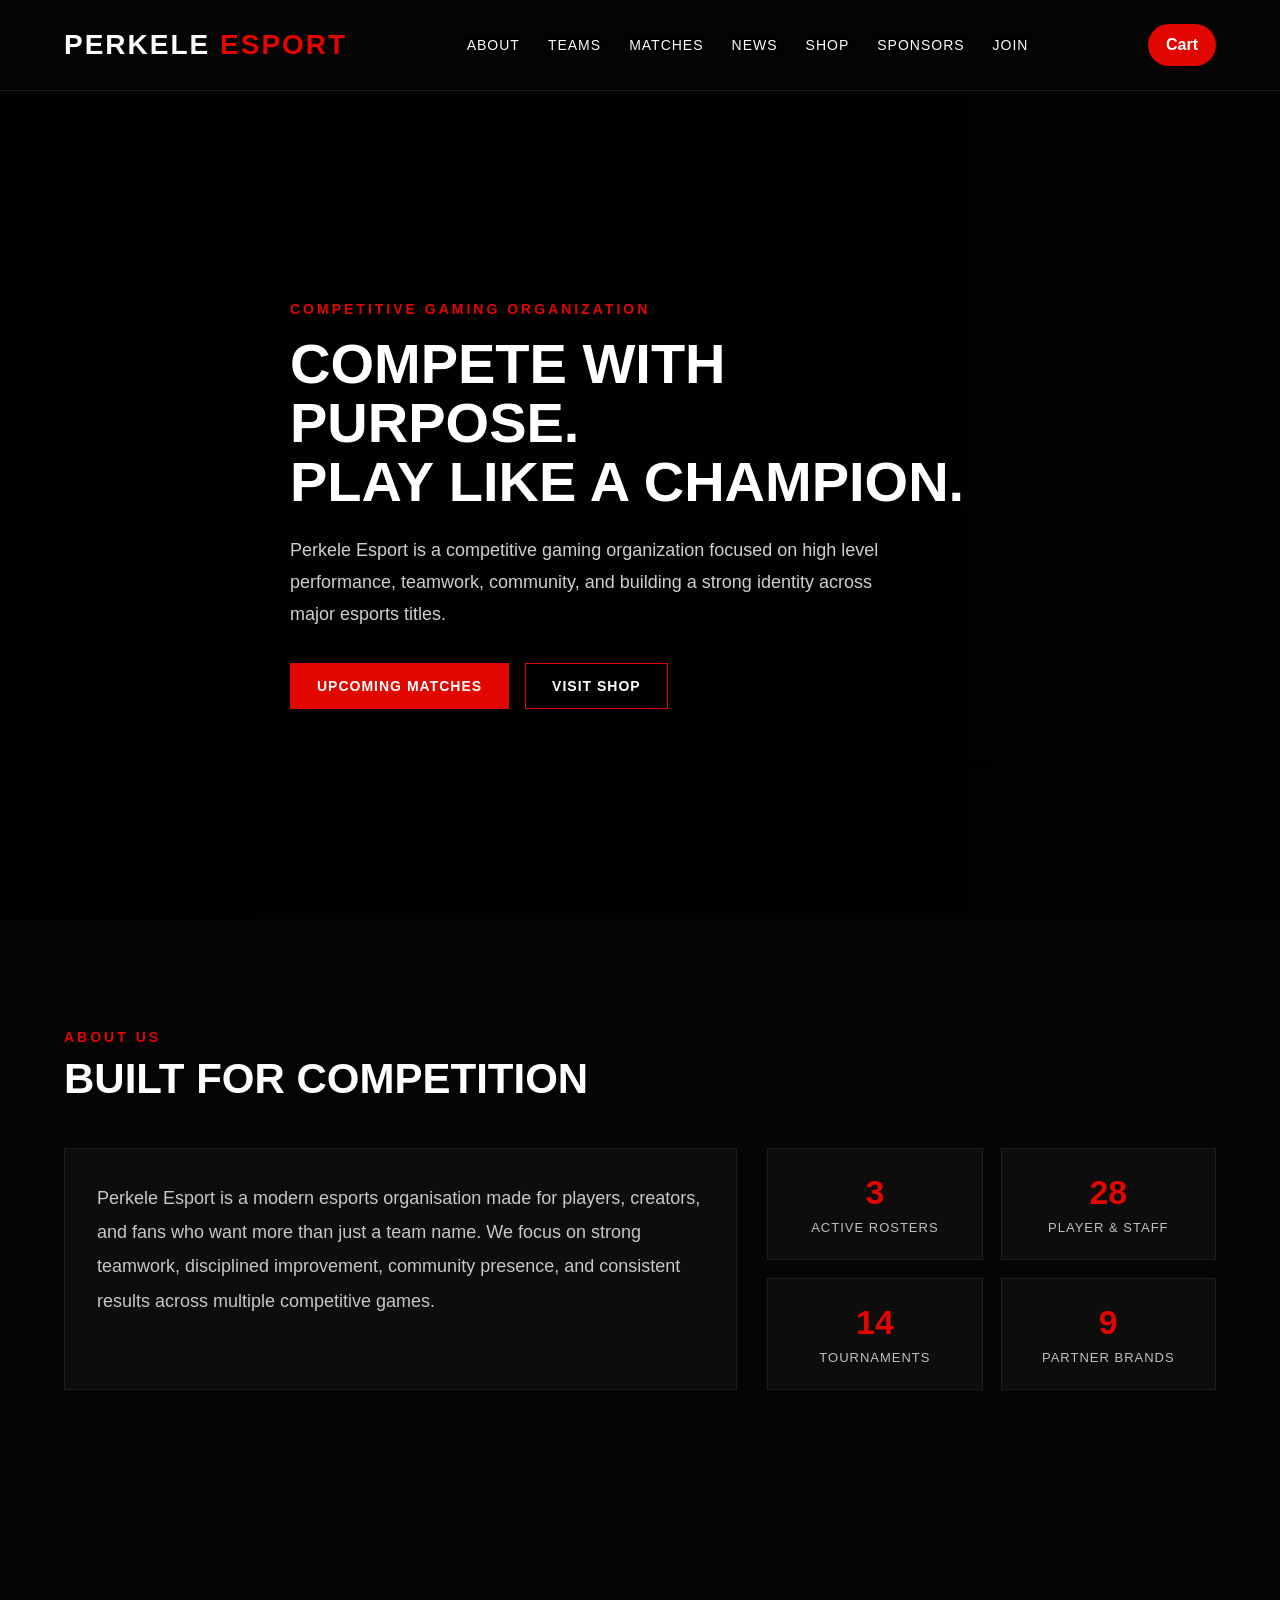
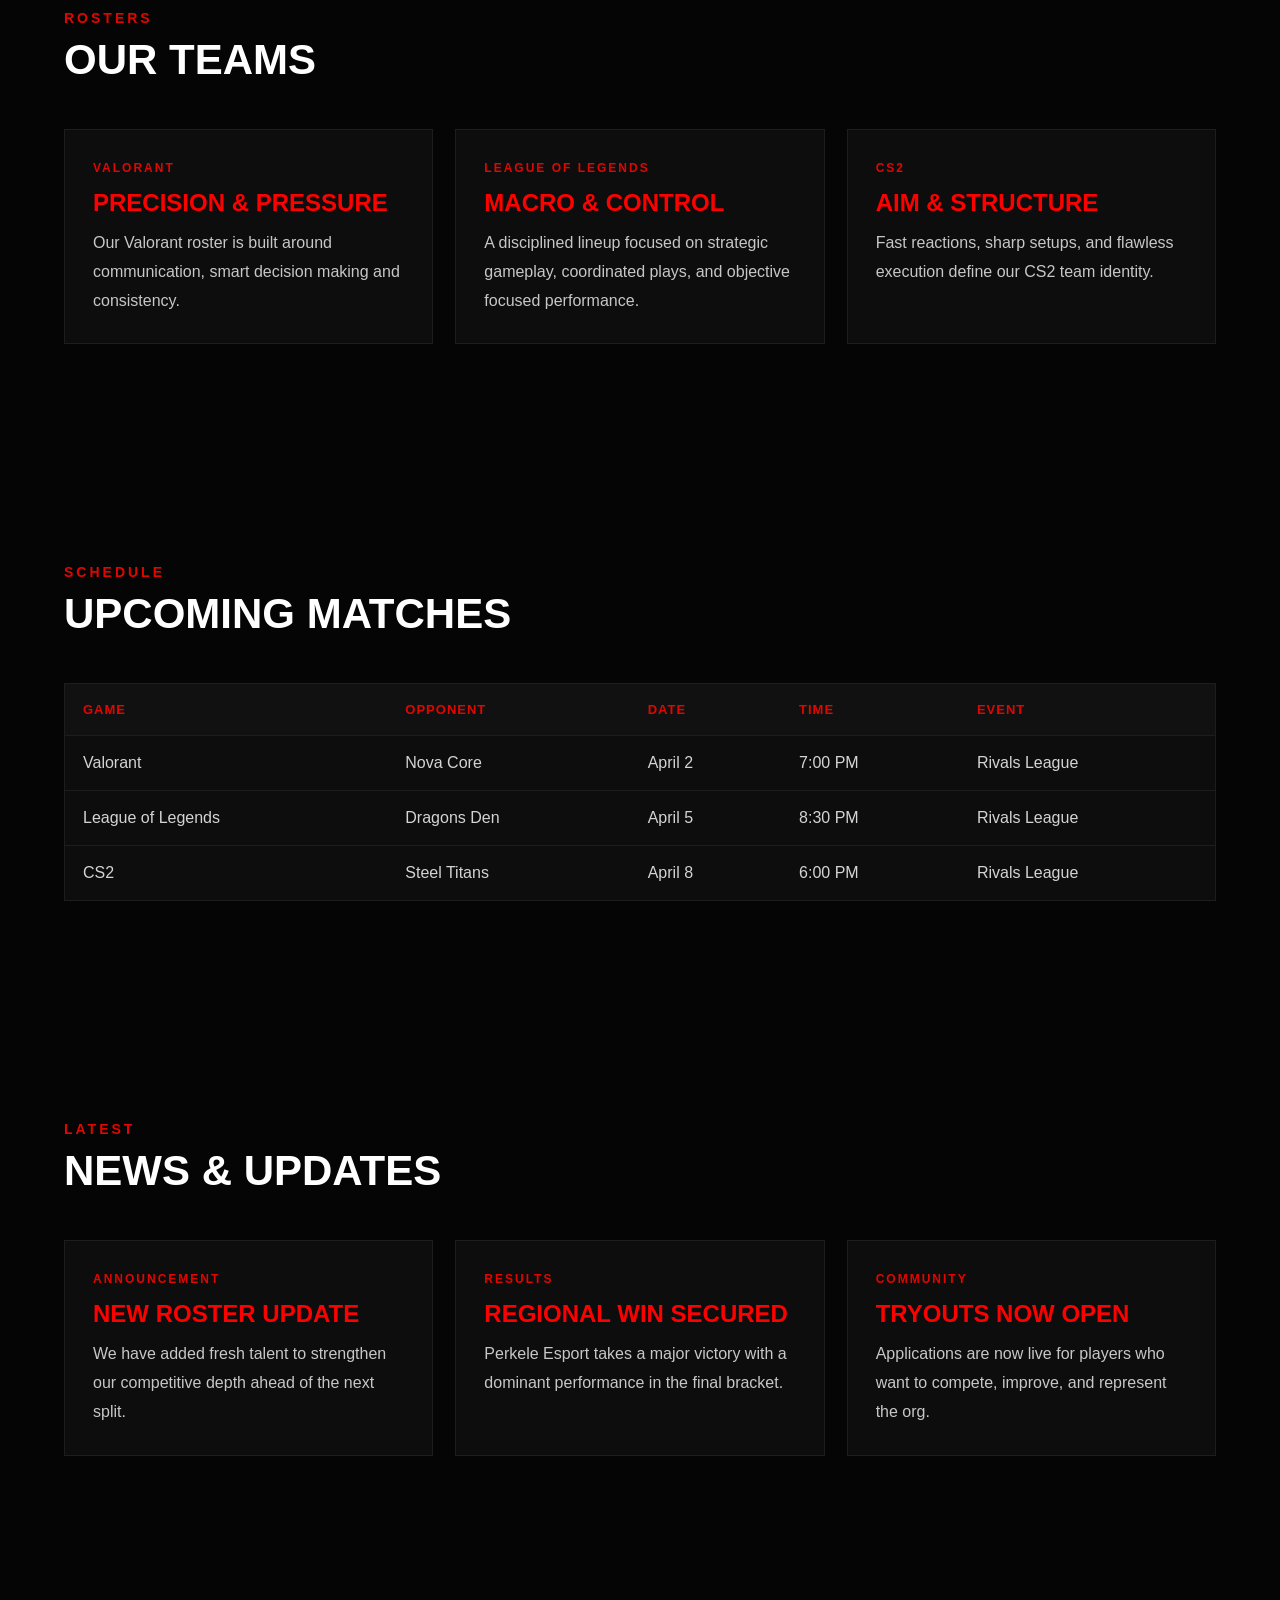
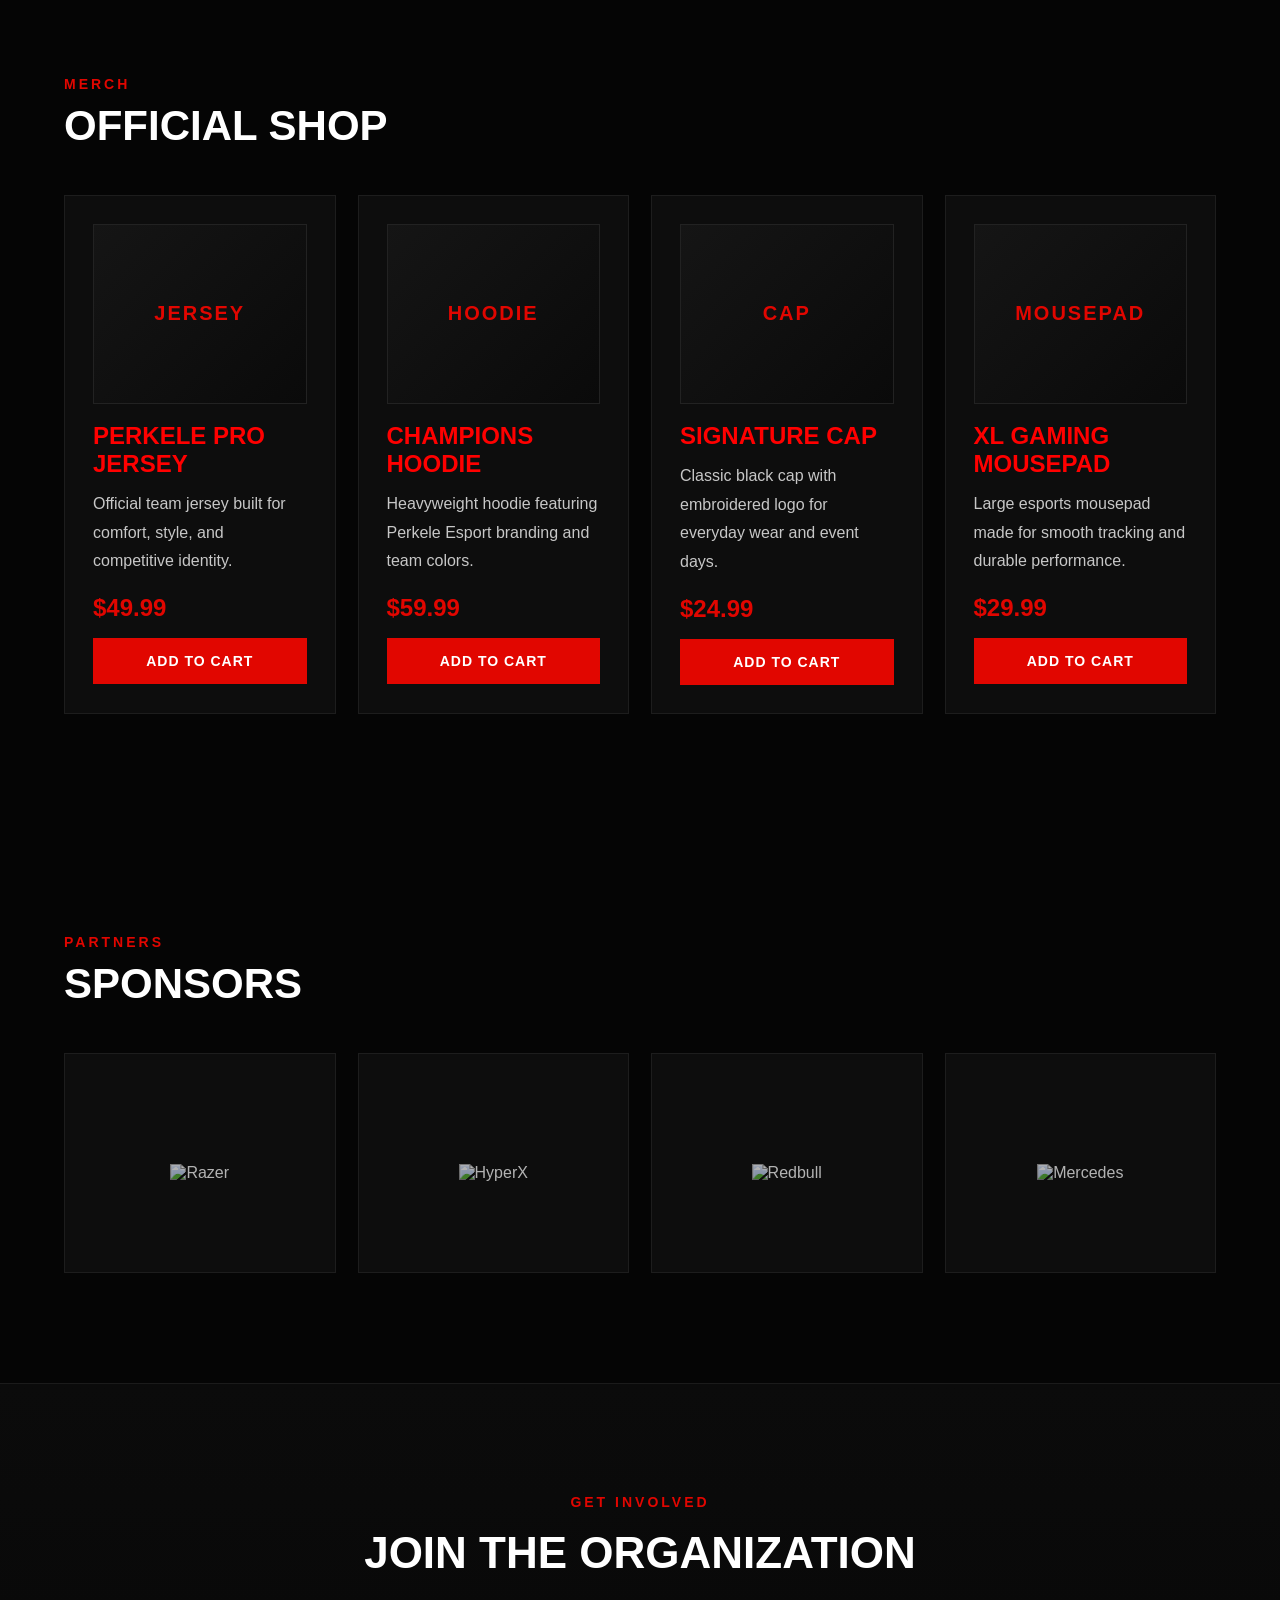
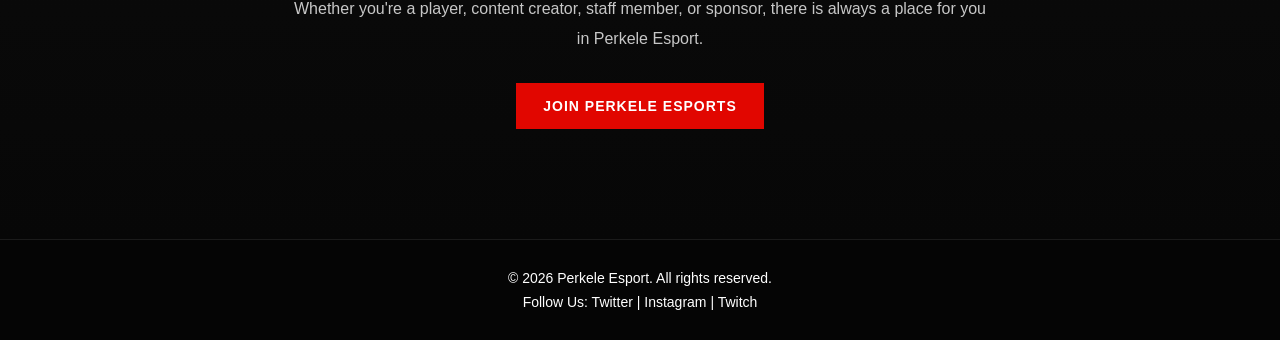
==== commit 62c1ce76: "h1" ====
--- a/index.html
+++ b/index.html
@@ -33,7 +33,7 @@
   <section class="hero">
     <div class="container hero-content">
       <div class="eyebrow">Competitive Gaming Organization</div>
-      <h1>Compete with purpose.<br />Play like a champion</h1>
+      <h1>Compete with purpose.<br />Play like a champion.</h1>
       <p>
         Perkele Esport is a competitive gaming organization focused on high level
         performance, teamwork, community, and building a strong identity across
@@ -308,11 +308,11 @@
         there is always a place for you in Perkele Esport.
       </p>
       <button id="seb-openForm" class="btn btn-primary">Join Perkele Esports</button>
-    
+
     </div>
   </section>
 
-  <dialog id="seb-formModal" >
+  <dialog id="seb-formModal">
     <div class="seb-container">
       <div id="seb-tab1">
         <a href="#seb-tab1">LoL</a>
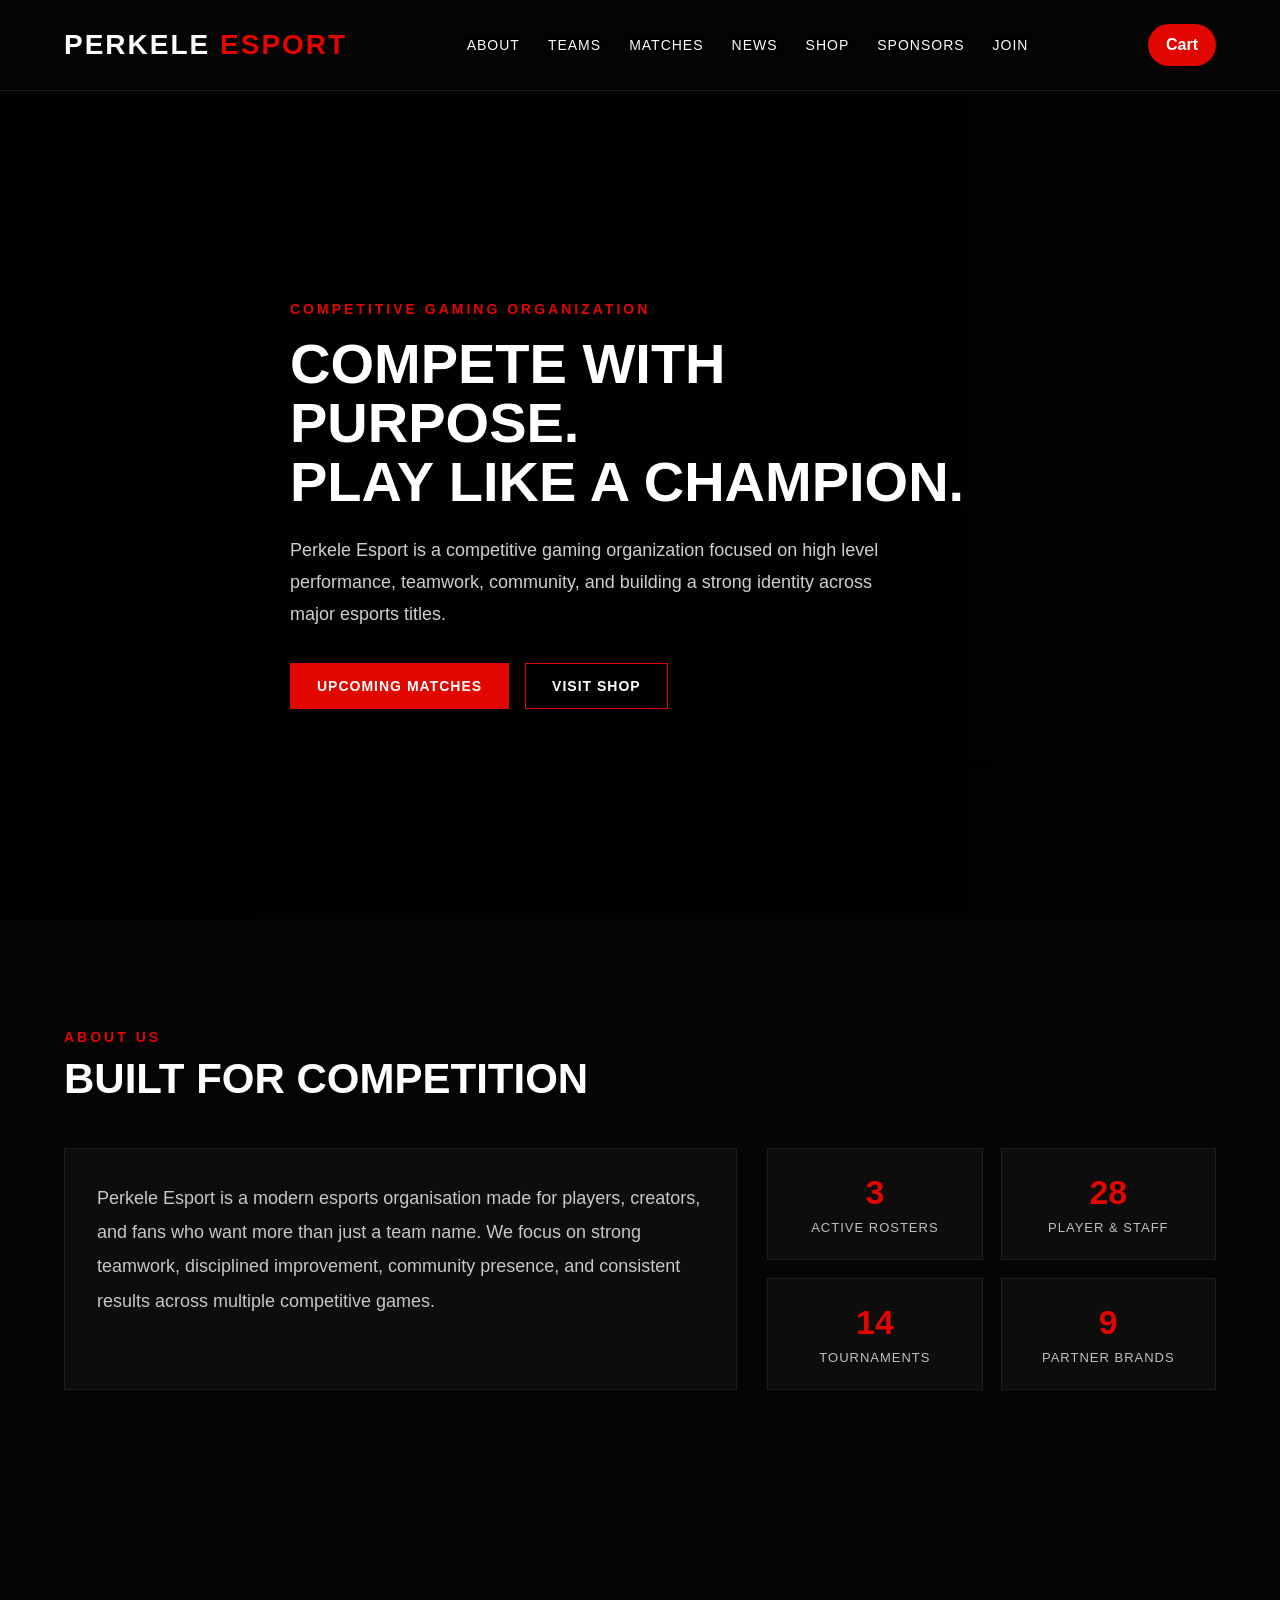
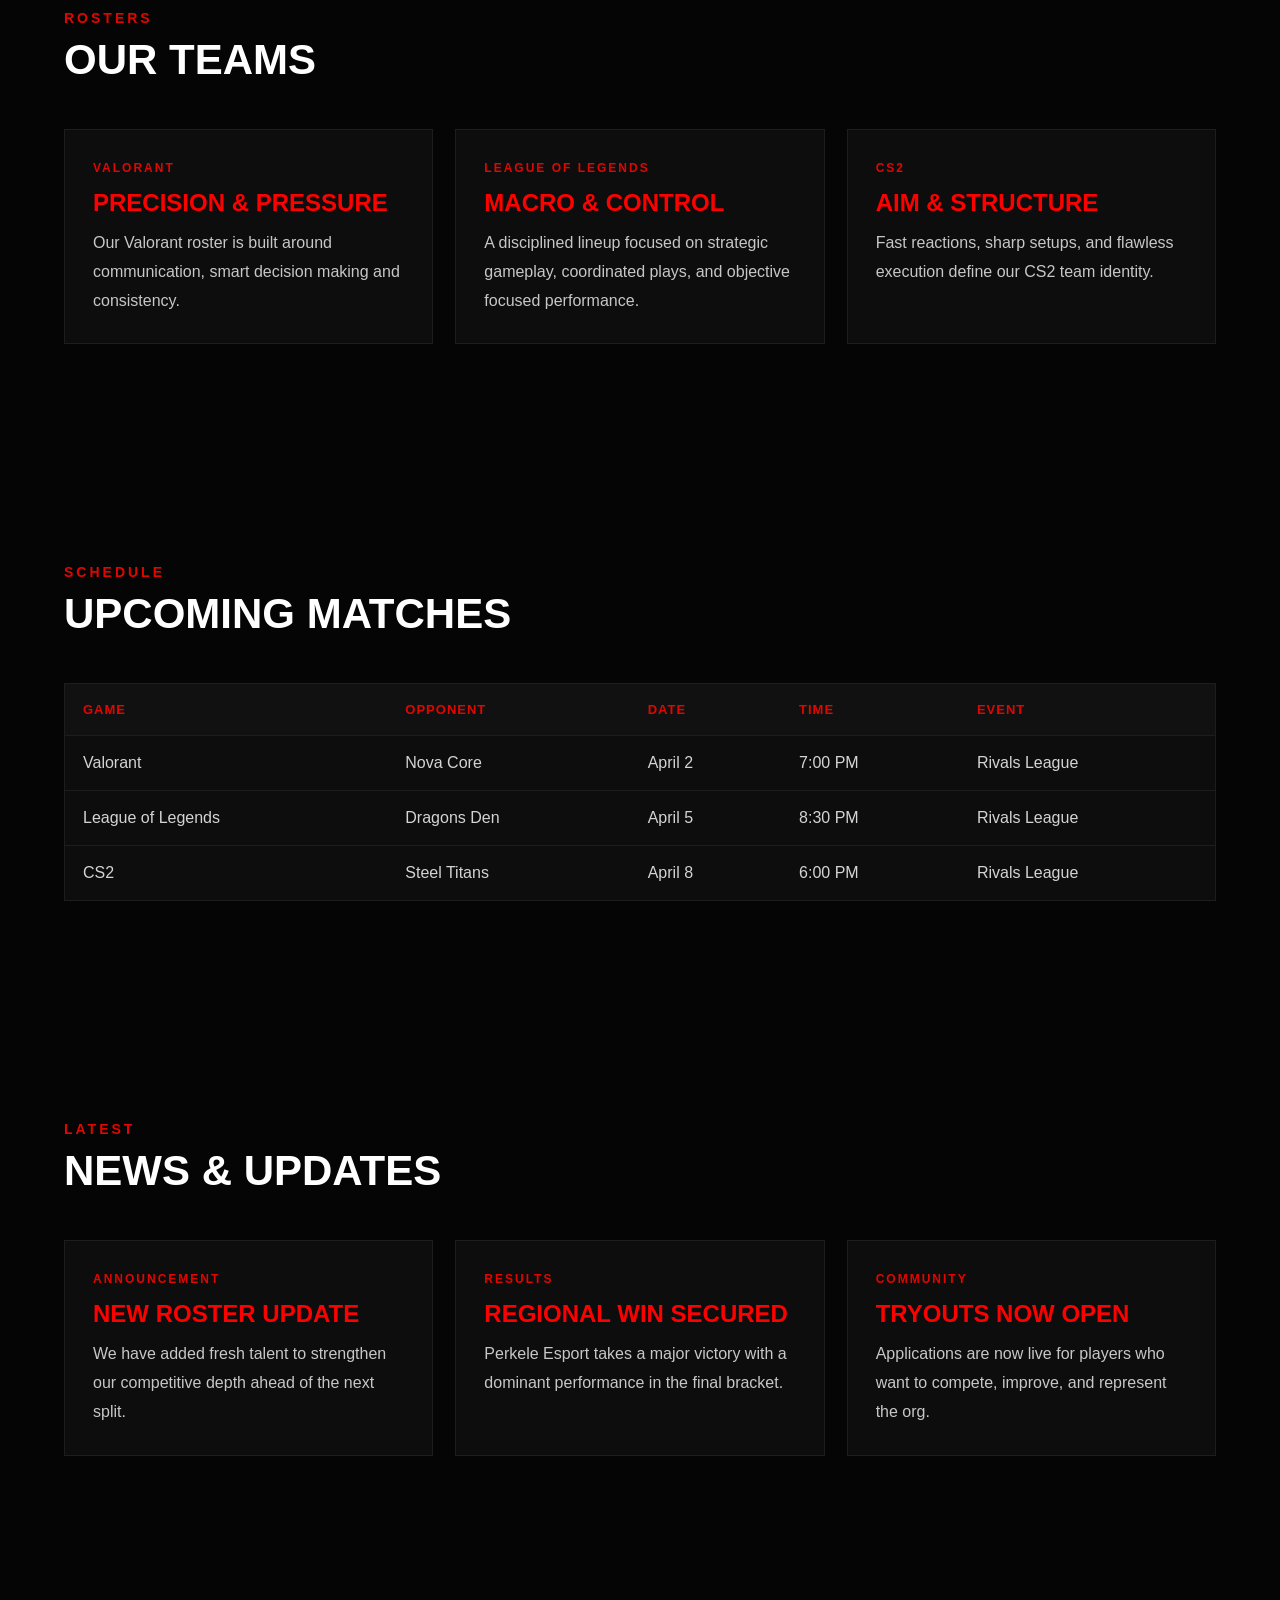
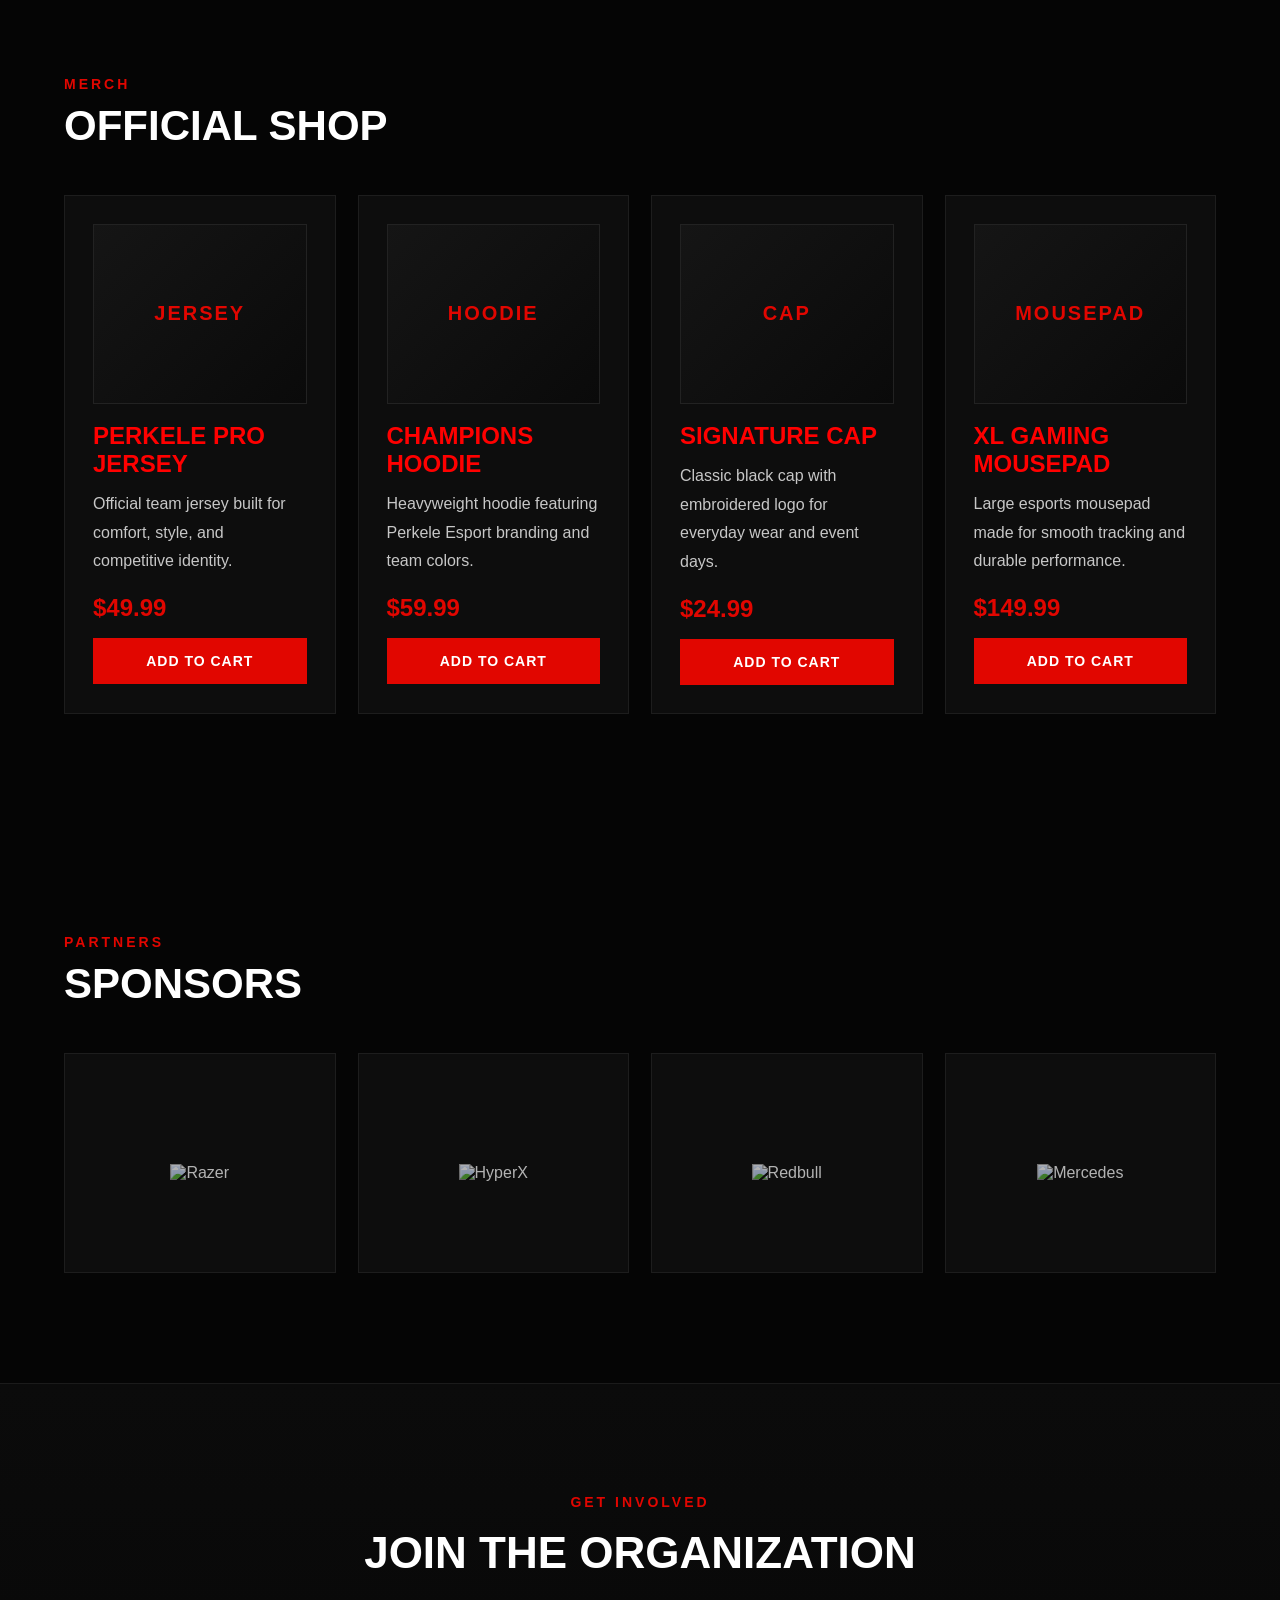
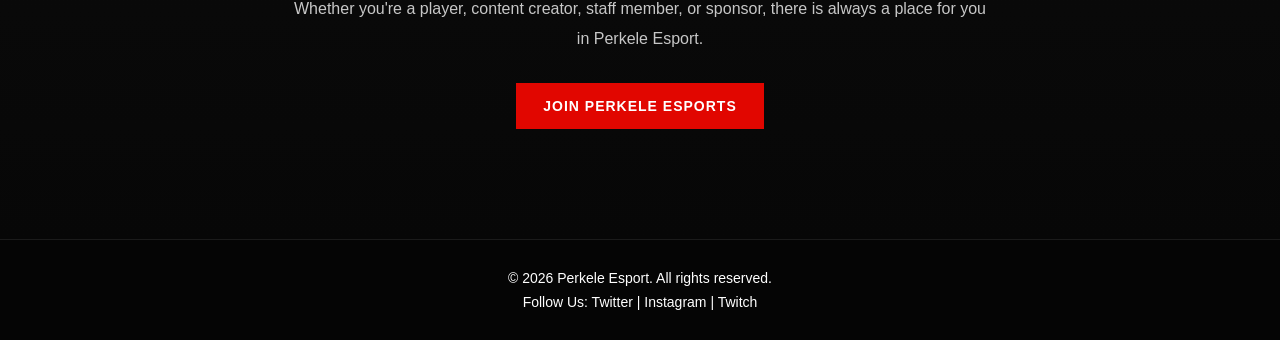
==== commit ef87941b: "price change" ====
--- a/index.html
+++ b/index.html
@@ -265,7 +265,7 @@
             Large esports mousepad made for smooth tracking and durable performance.
           </p>
           <div class="product-bottom">
-            <div class="price">$29.99</div>
+            <div class="price">$149.99</div>
             <button class="btn btn-primary add-to-cart" data-name="XL Gaming Mousepad" data-price="29.99">
               Add to Cart
             </button>
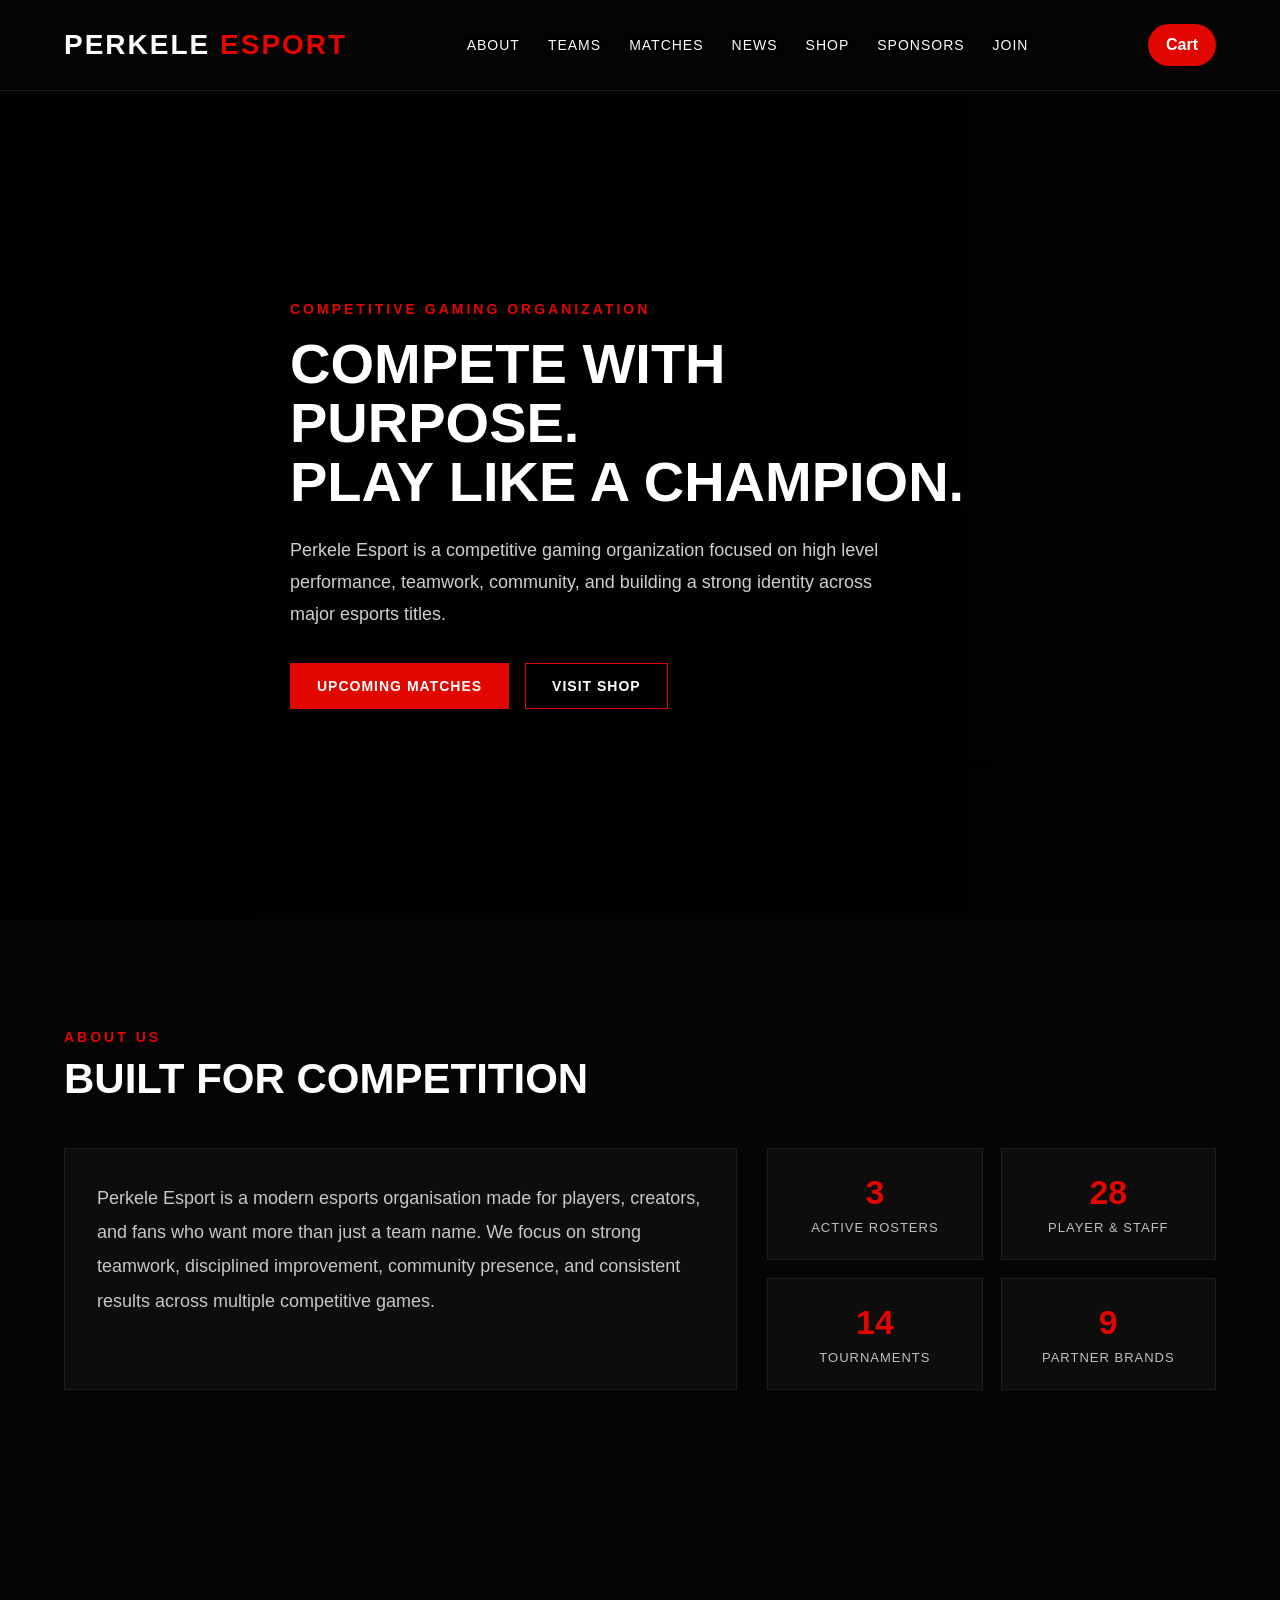
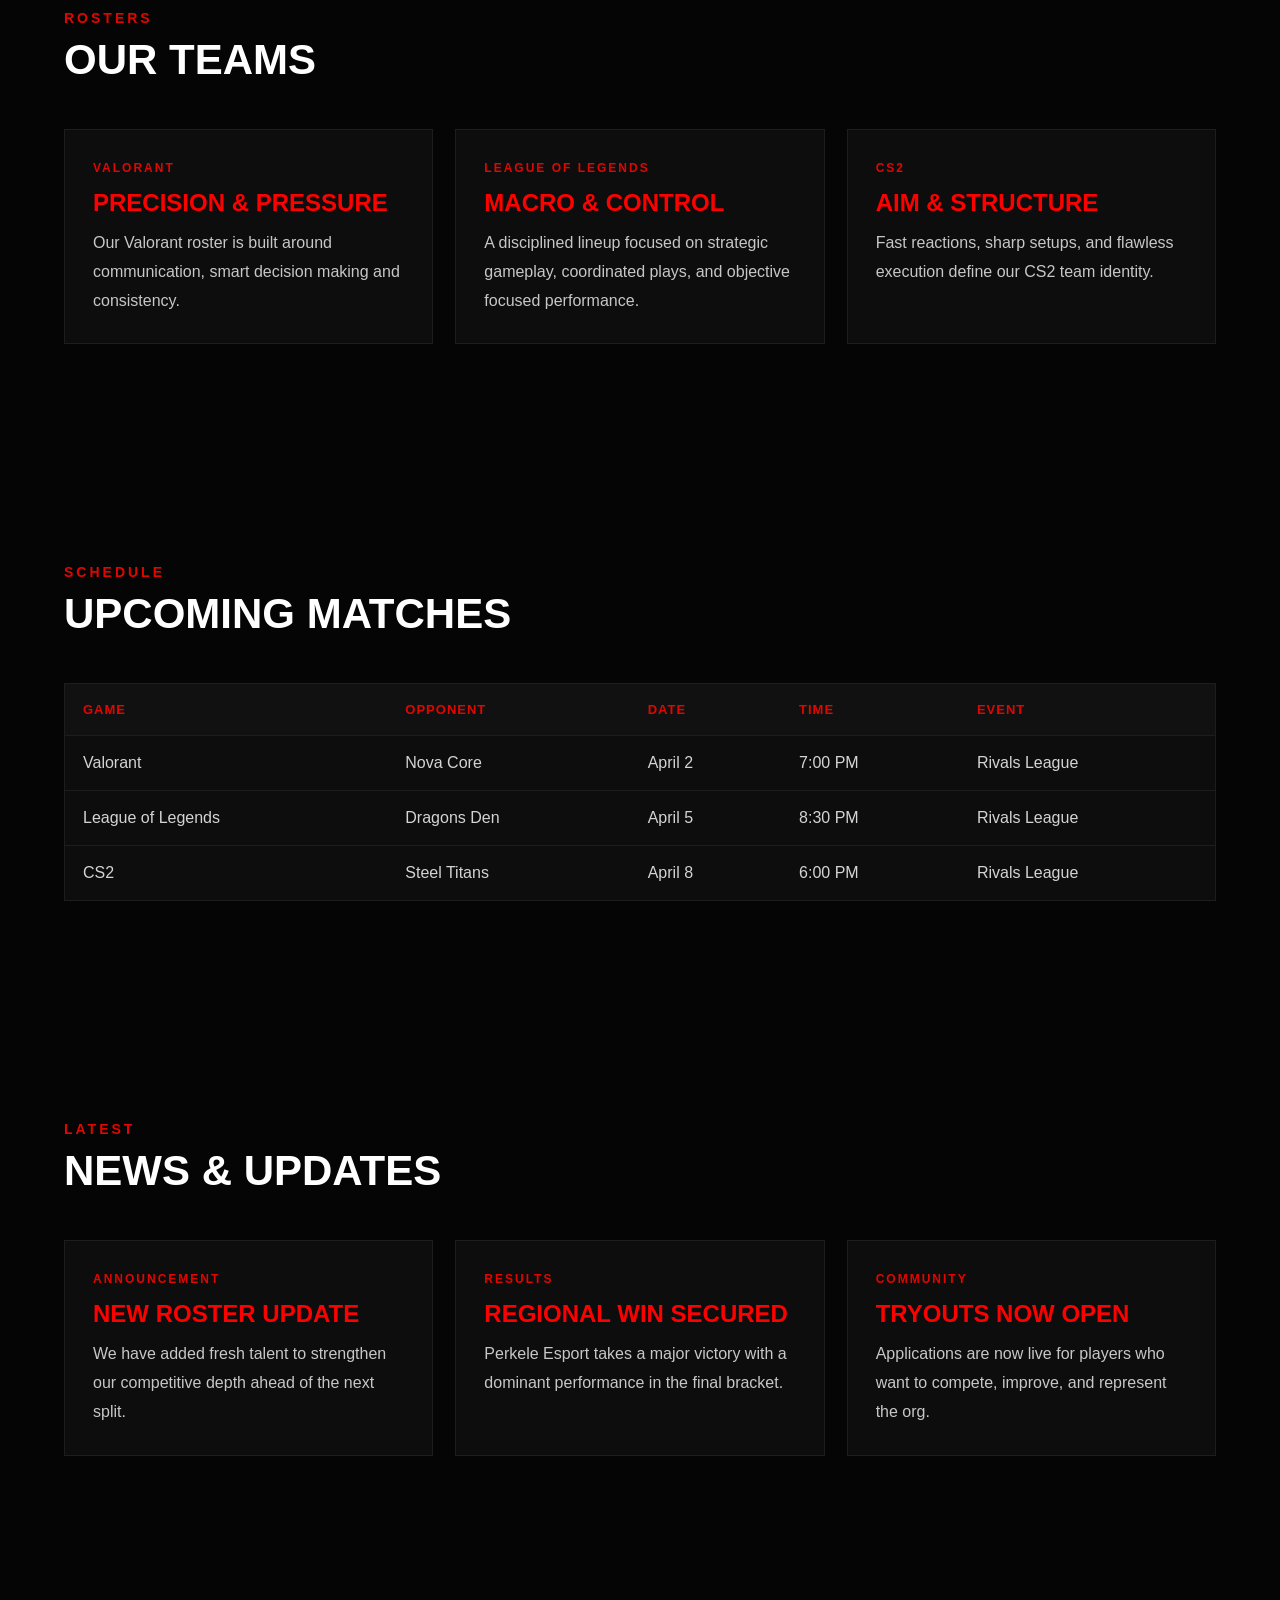
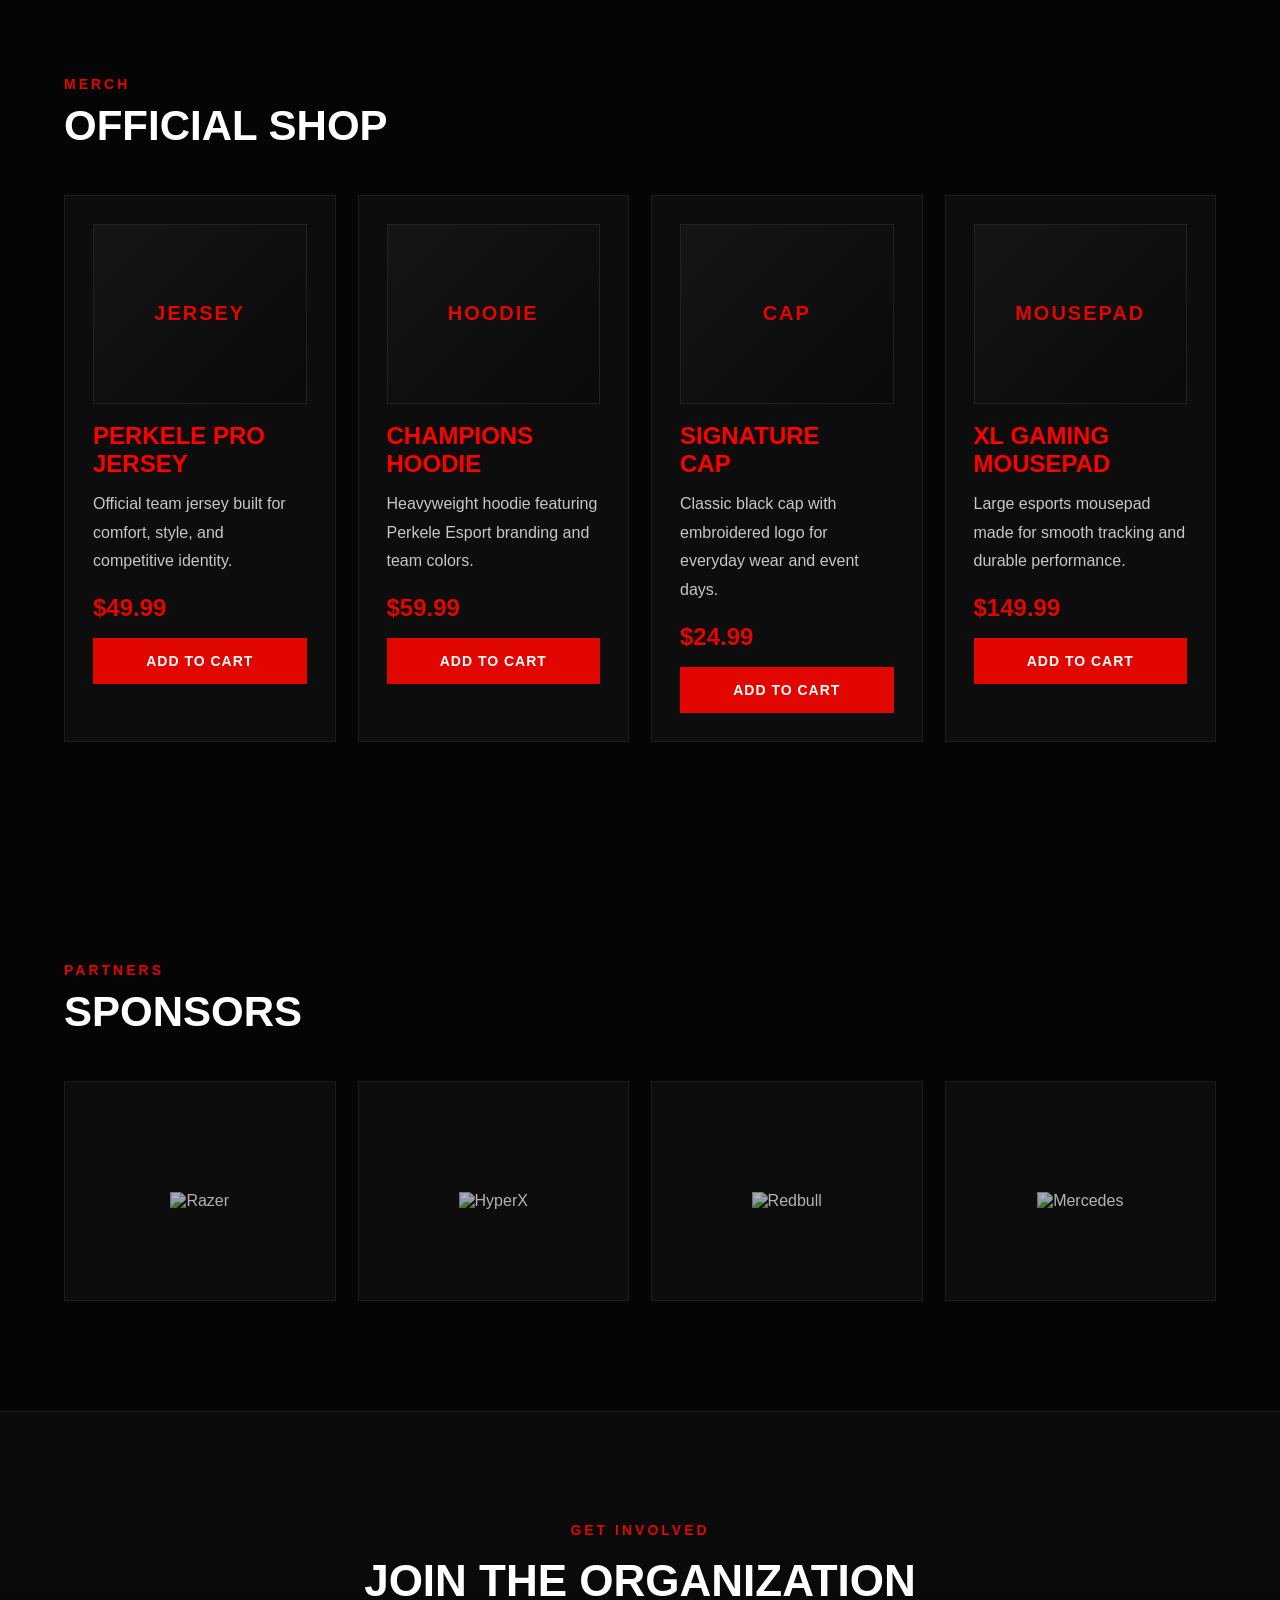
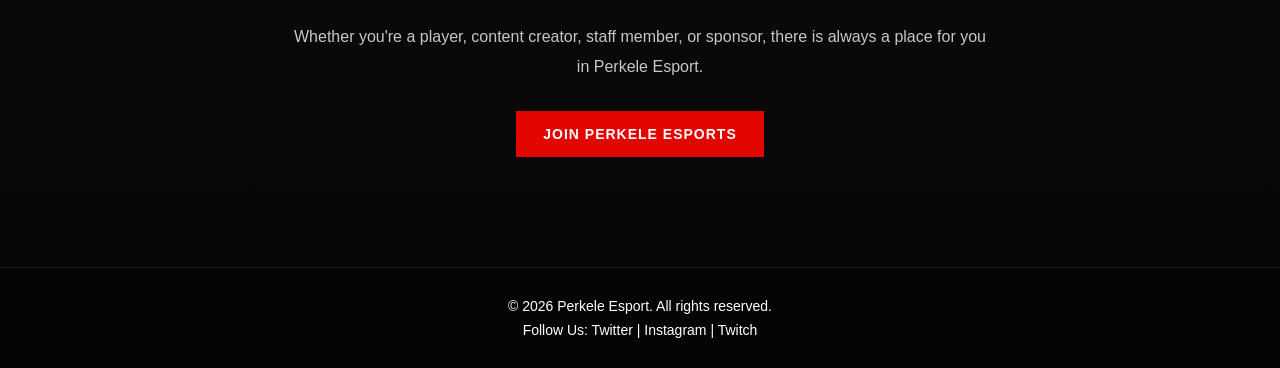
==== commit 2f90af6d: "cap" ====
--- a/index.html
+++ b/index.html
@@ -246,7 +246,7 @@
 
         <div class="shop-card">
           <div class="product-image">Cap</div>
-          <h3>Signature Cap</h3>
+          <h3>Signature <br>Cap</h3>
           <p>
             Classic black cap with embroidered logo for everyday wear and event days.
           </p>
@@ -266,7 +266,7 @@
           </p>
           <div class="product-bottom">
             <div class="price">$149.99</div>
-            <button class="btn btn-primary add-to-cart" data-name="XL Gaming Mousepad" data-price="29.99">
+            <button class="btn btn-primary add-to-cart" data-name="XL Gaming Mousepad" data-price="149.99">
               Add to Cart
             </button>
           </div>
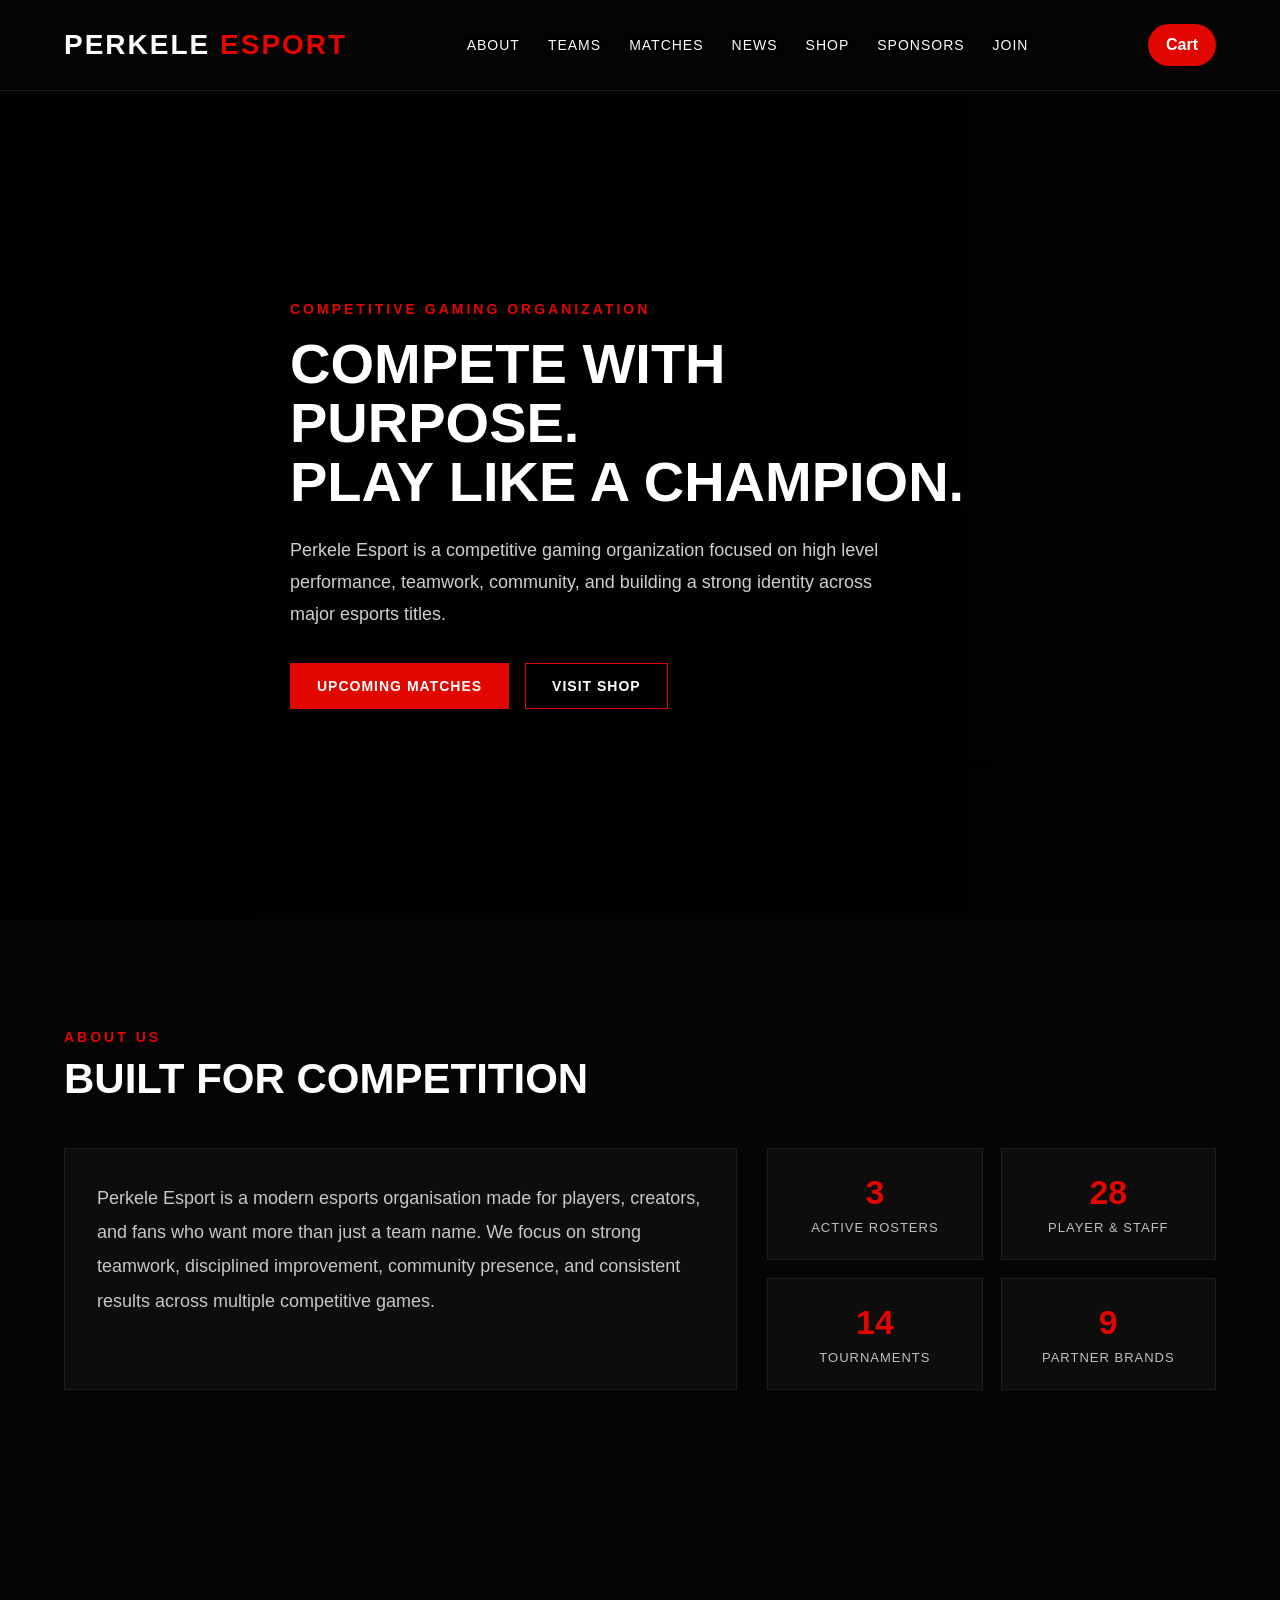
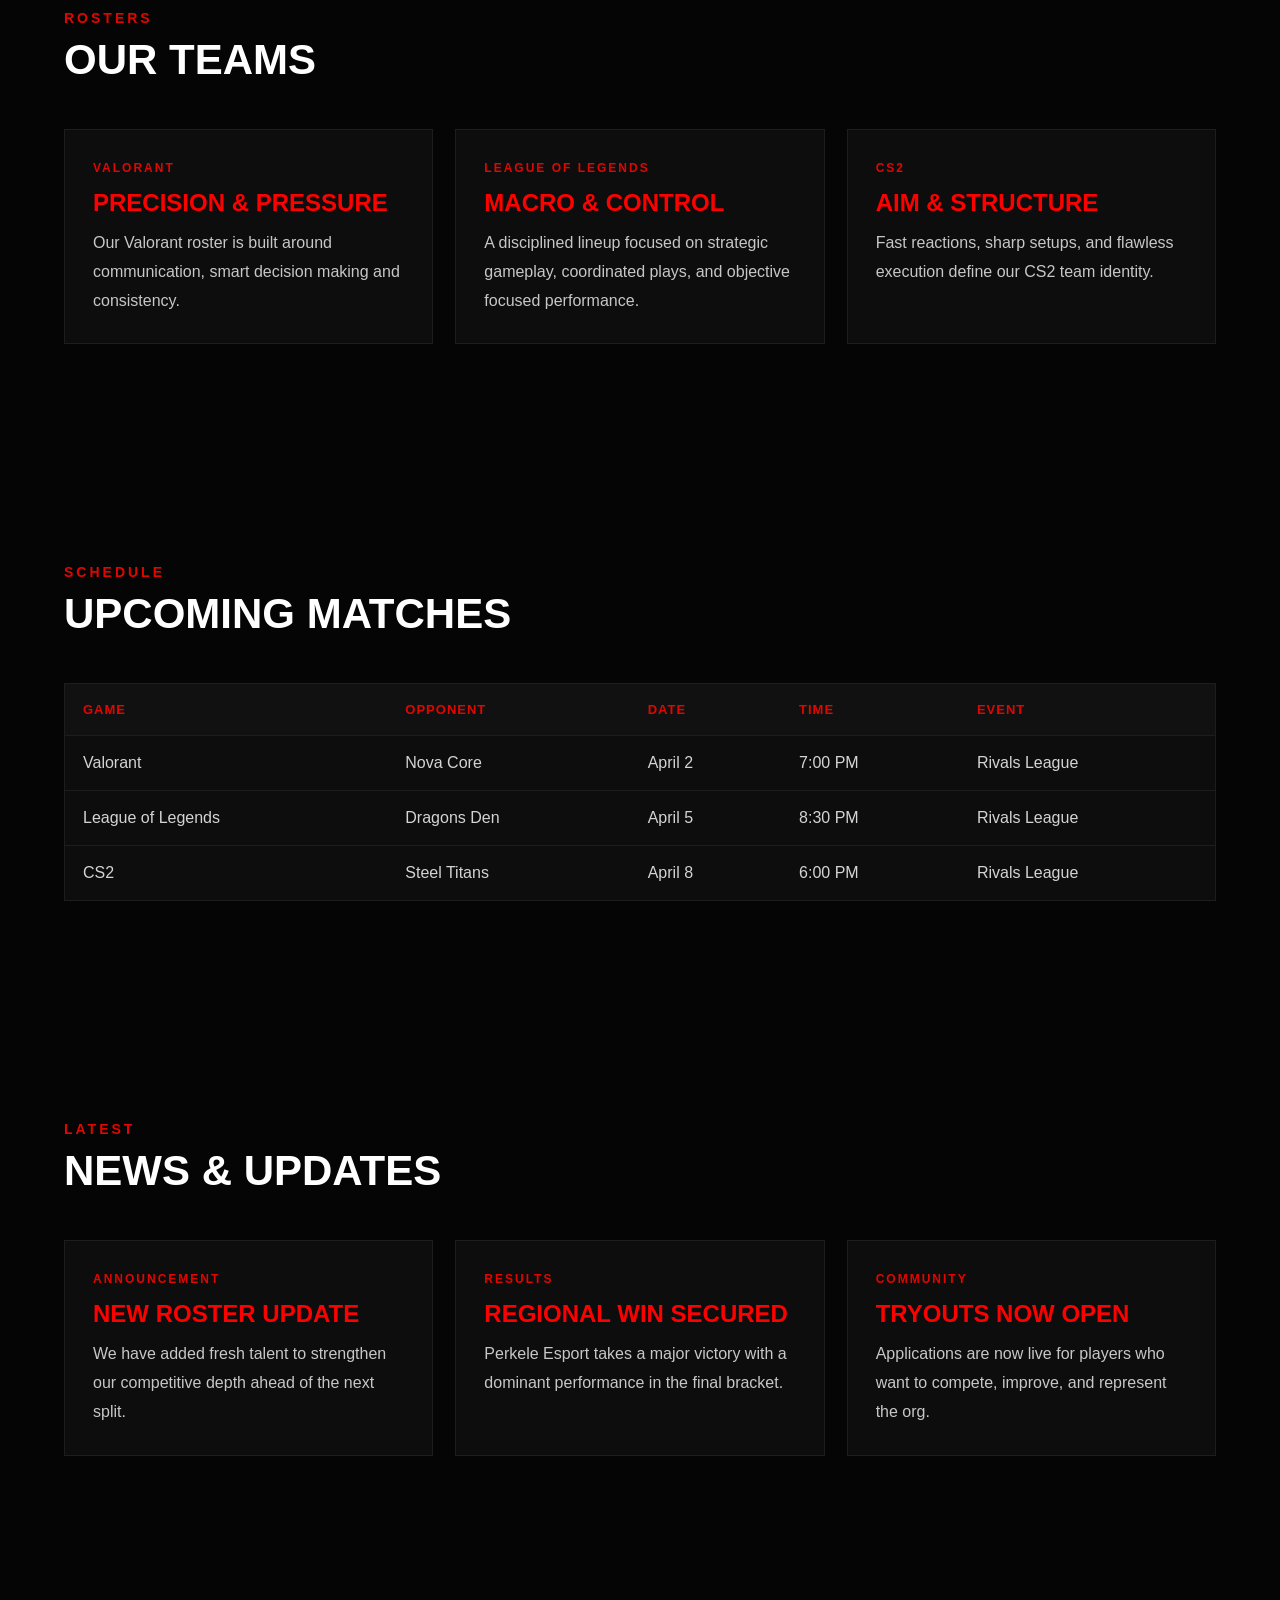
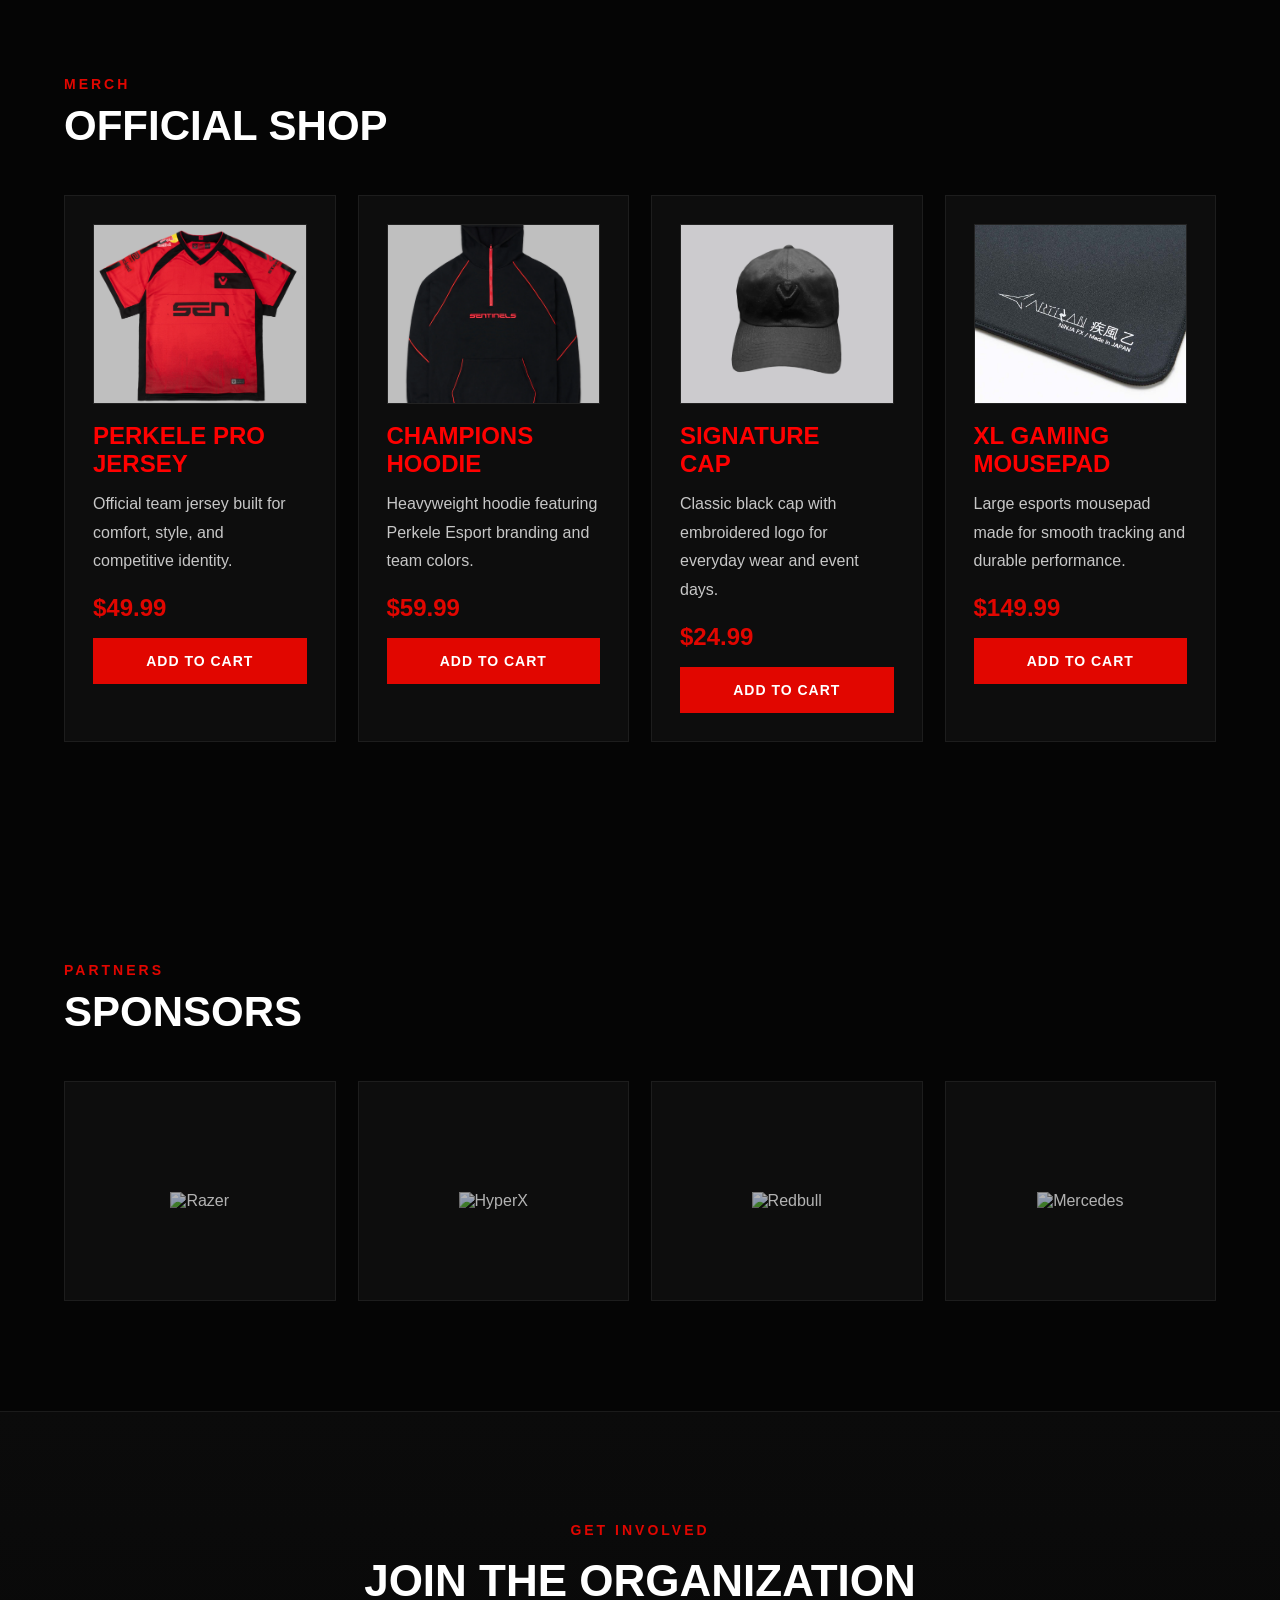
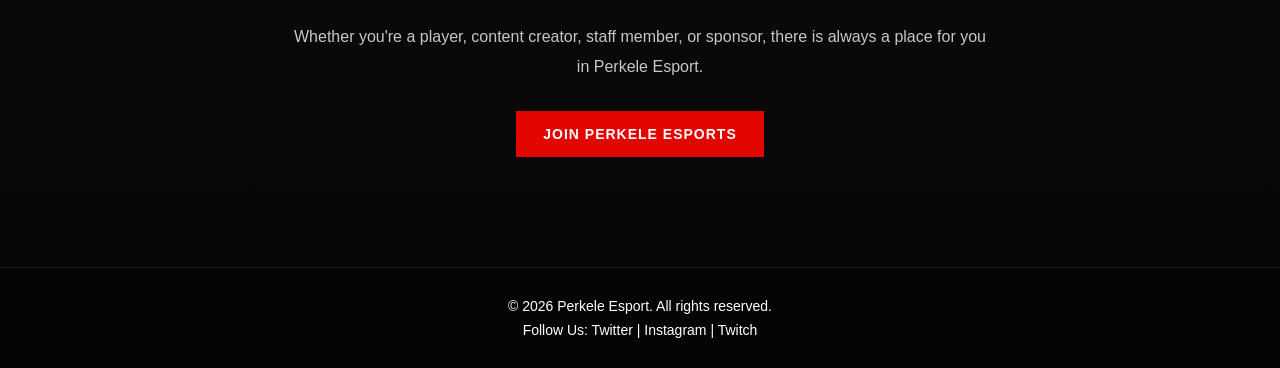
==== commit 1af16aa1: "pic in shop" ====
--- a/index.html
+++ b/index.html
@@ -217,7 +217,7 @@
 
       <div class="shop-grid">
         <div class="shop-card">
-          <div class="product-image">Jersey</div>
+          <img src="2026Jersey-front.webp" alt="Perkele Pro Jersey" class="product-image">
           <h3>Perkele Pro Jersey</h3>
           <p>
             Official team jersey built for comfort, style, and competitive identity.
@@ -231,7 +231,7 @@
         </div>
 
         <div class="shop-card">
-          <div class="product-image">Hoodie</div>
+          <img src="BlackoutAnorak_Front.webp" alt="Champions Hoodie" class="product-image">
           <h3>Champions Hoodie</h3>
           <p>
             Heavyweight hoodie featuring Perkele Esport branding and team colors.
@@ -245,7 +245,7 @@
         </div>
 
         <div class="shop-card">
-          <div class="product-image">Cap</div>
+          <img src="Hat_flatlay.webp" alt="Signature Cap" class="product-image">
           <h3>Signature <br>Cap</h3>
           <p>
             Classic black cap with embroidered logo for everyday wear and event days.
@@ -259,7 +259,7 @@
         </div>
 
         <div class="shop-card">
-          <div class="product-image">Mousepad</div>
+          <img src="hyo-b-corner.jpg" alt="XL Gaming Mousepad" class="product-image">
           <h3>XL Gaming Mousepad</h3>
           <p>
             Large esports mousepad made for smooth tracking and durable performance.
--- a/style.css
+++ b/style.css
@@ -704,4 +704,14 @@
 
 ::backdrop {
   background-color: rgba(0, 0, 0, 0.7);
+}
+
+.product-image {
+  width: 100%;
+  height: 180px;
+  margin-bottom: 18px;
+  border: 1px solid #222;
+  background: linear-gradient(135deg, #151515, #0a0a0a);
+  object-fit: cover;
+  display: block;
 }
